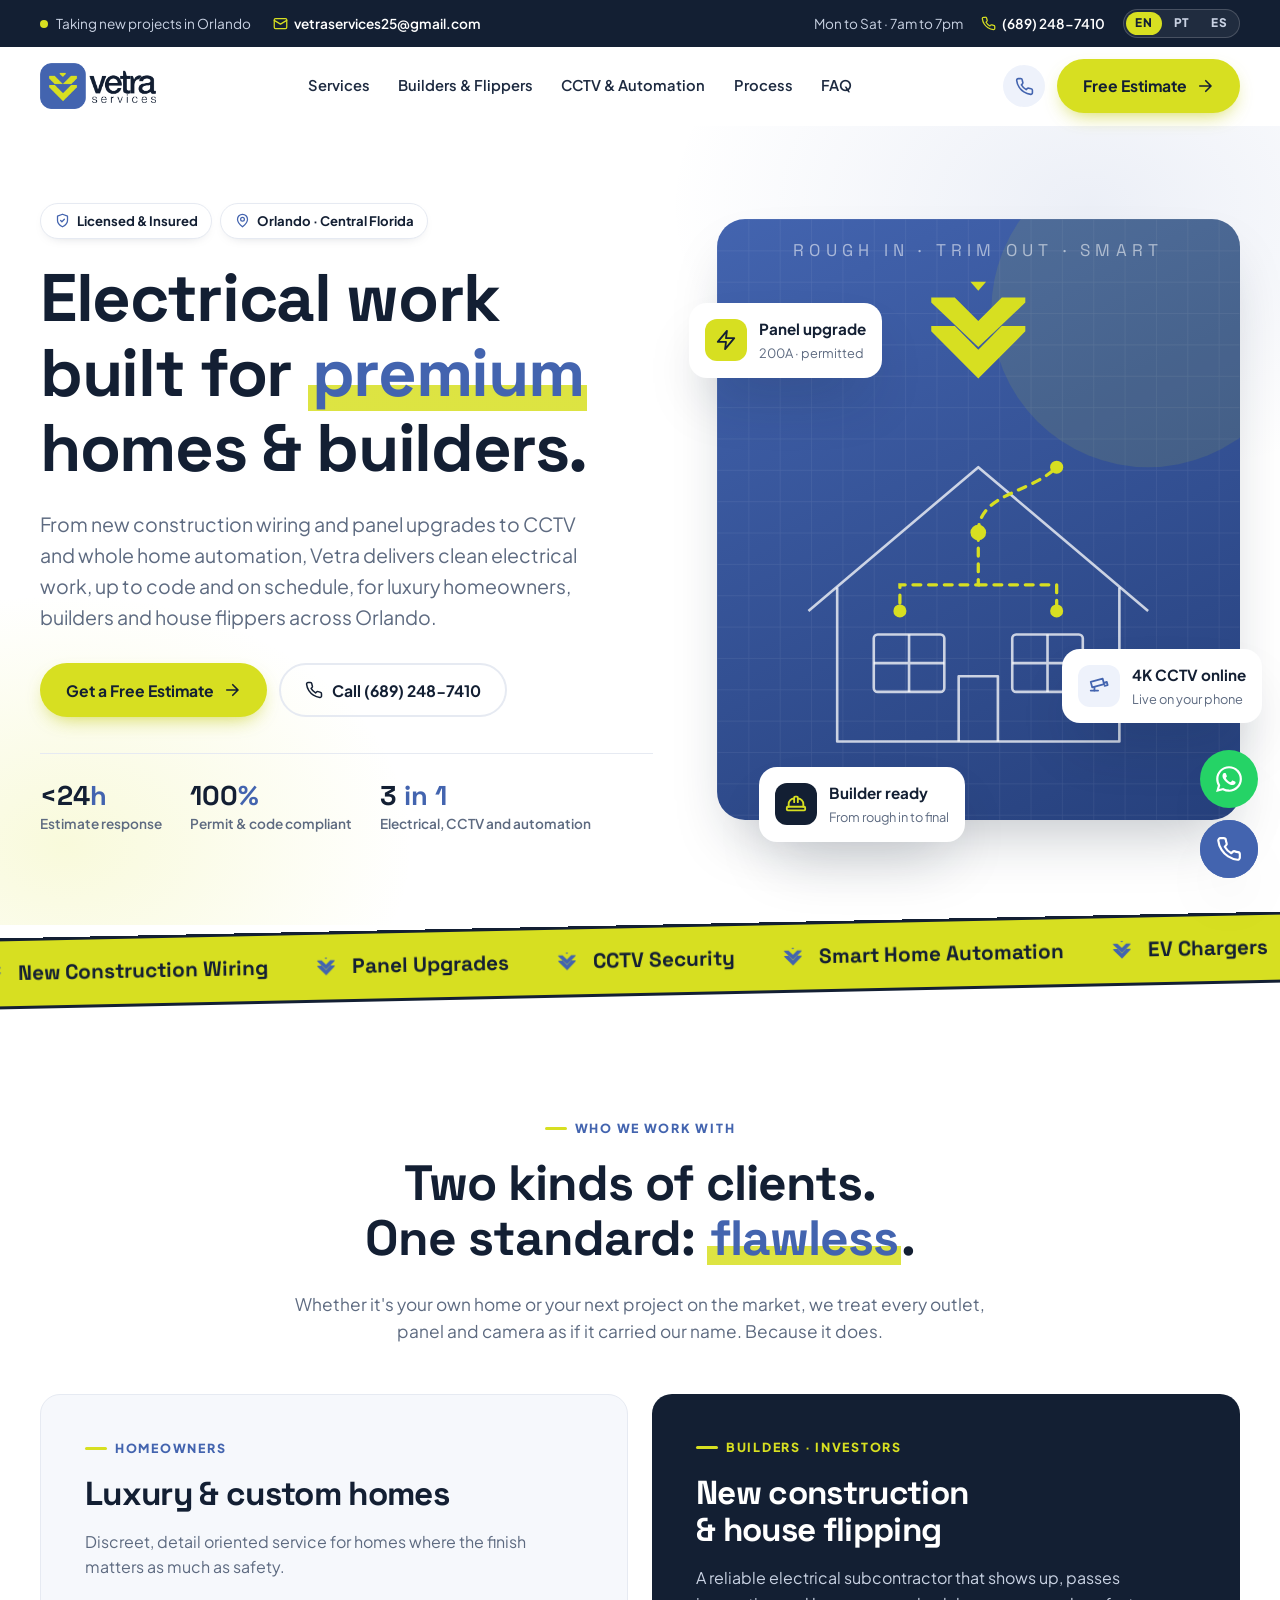
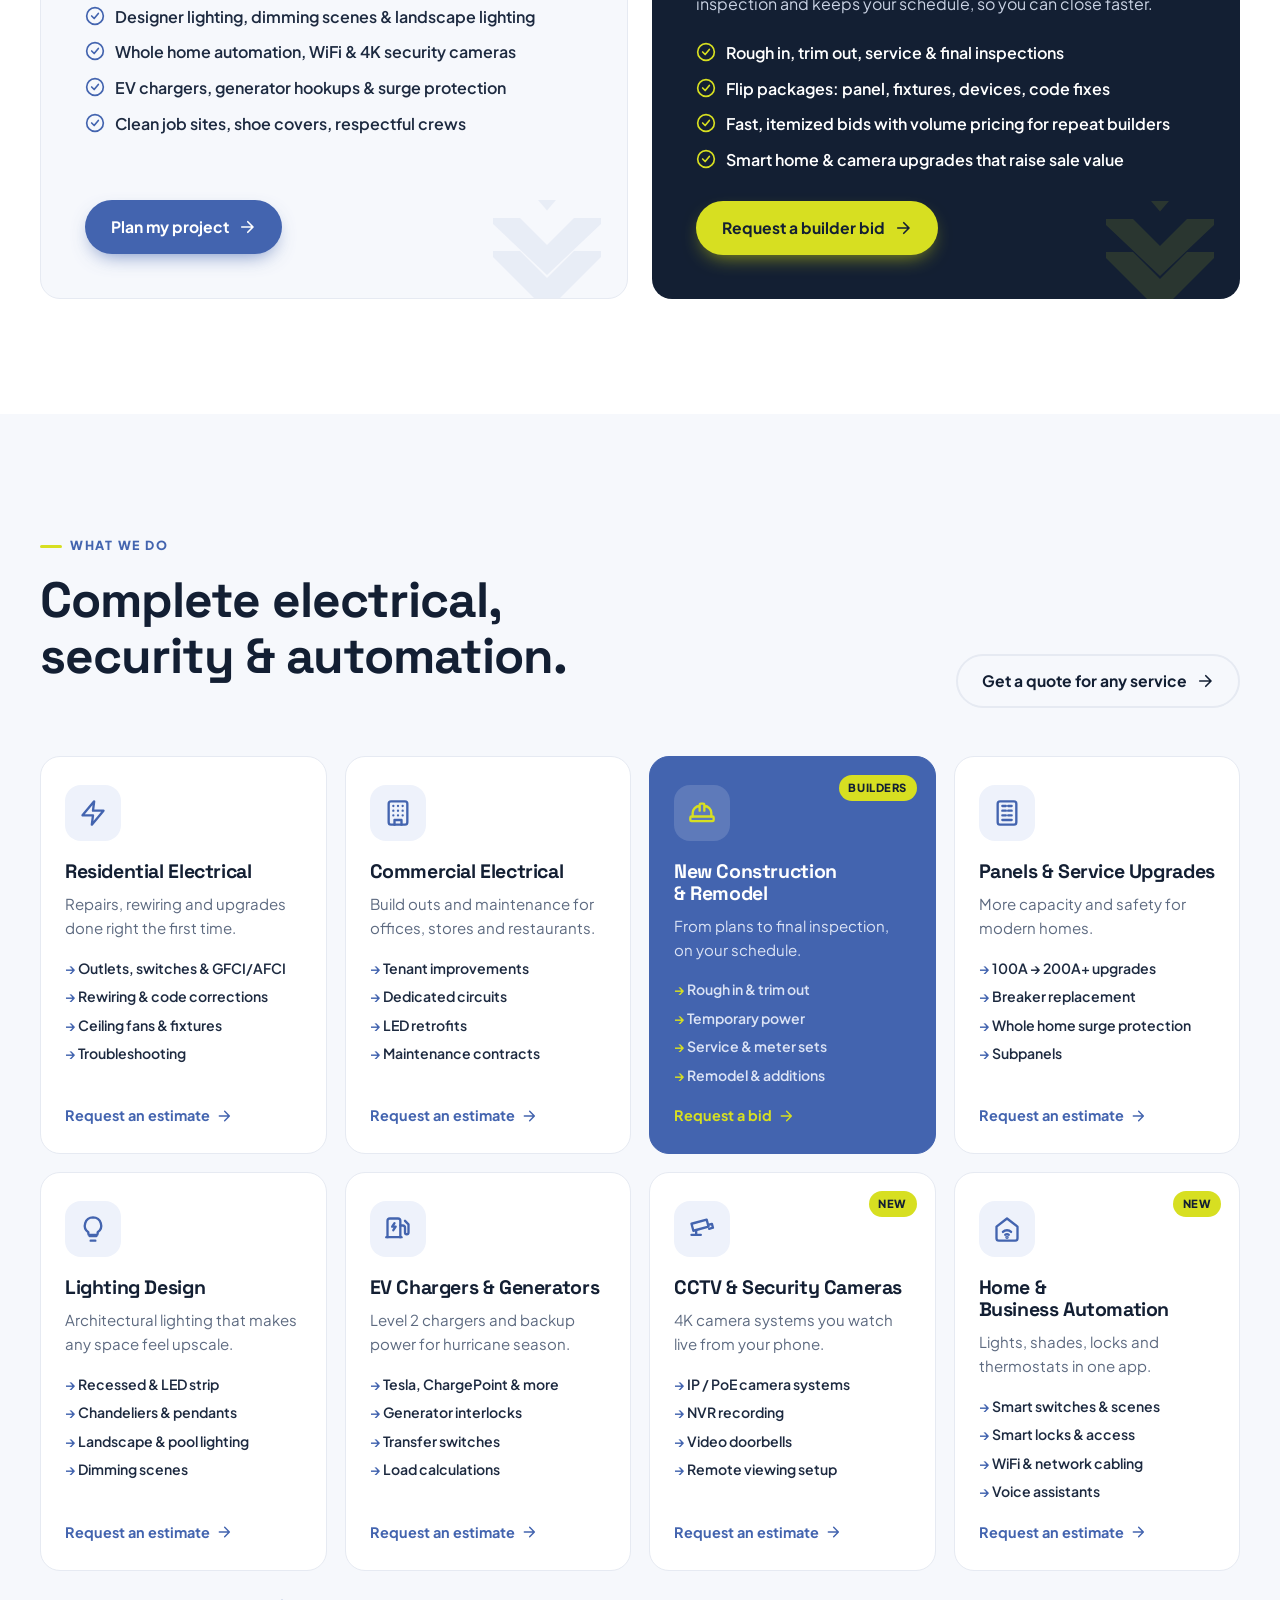
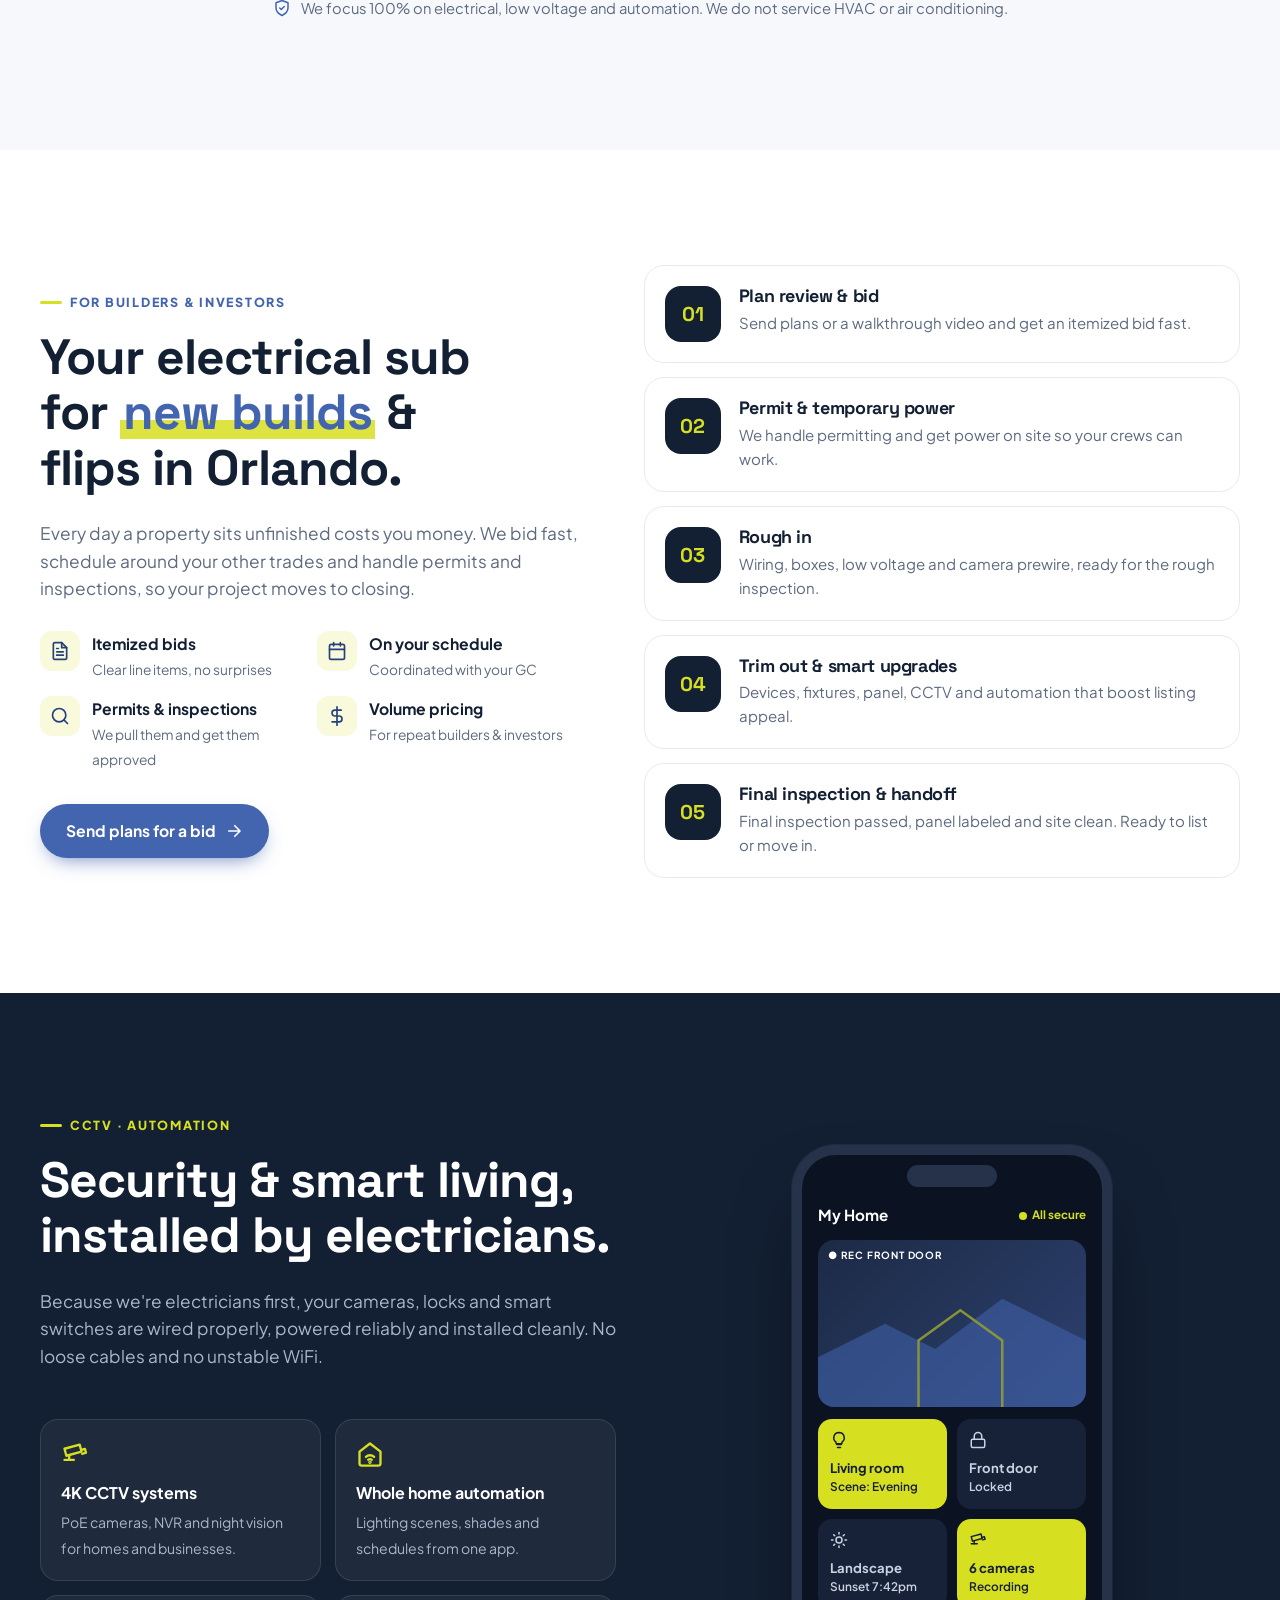
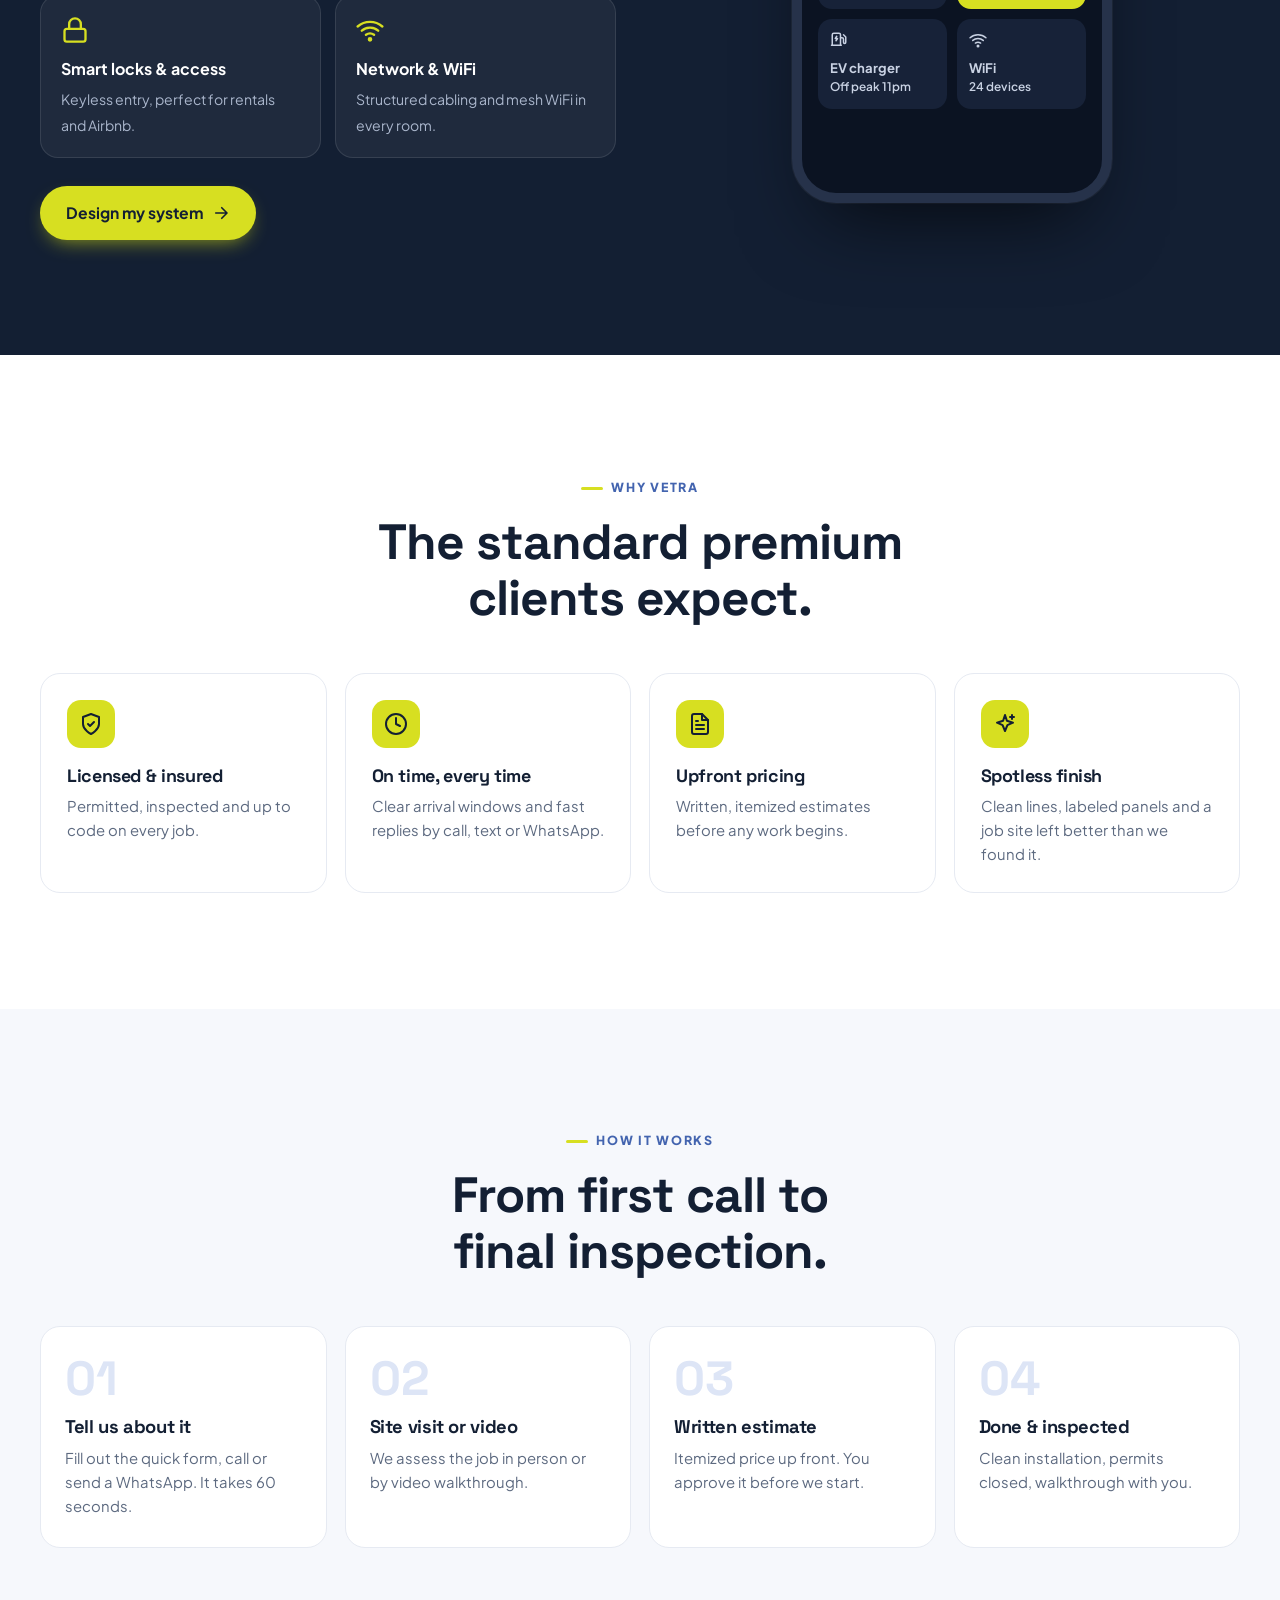
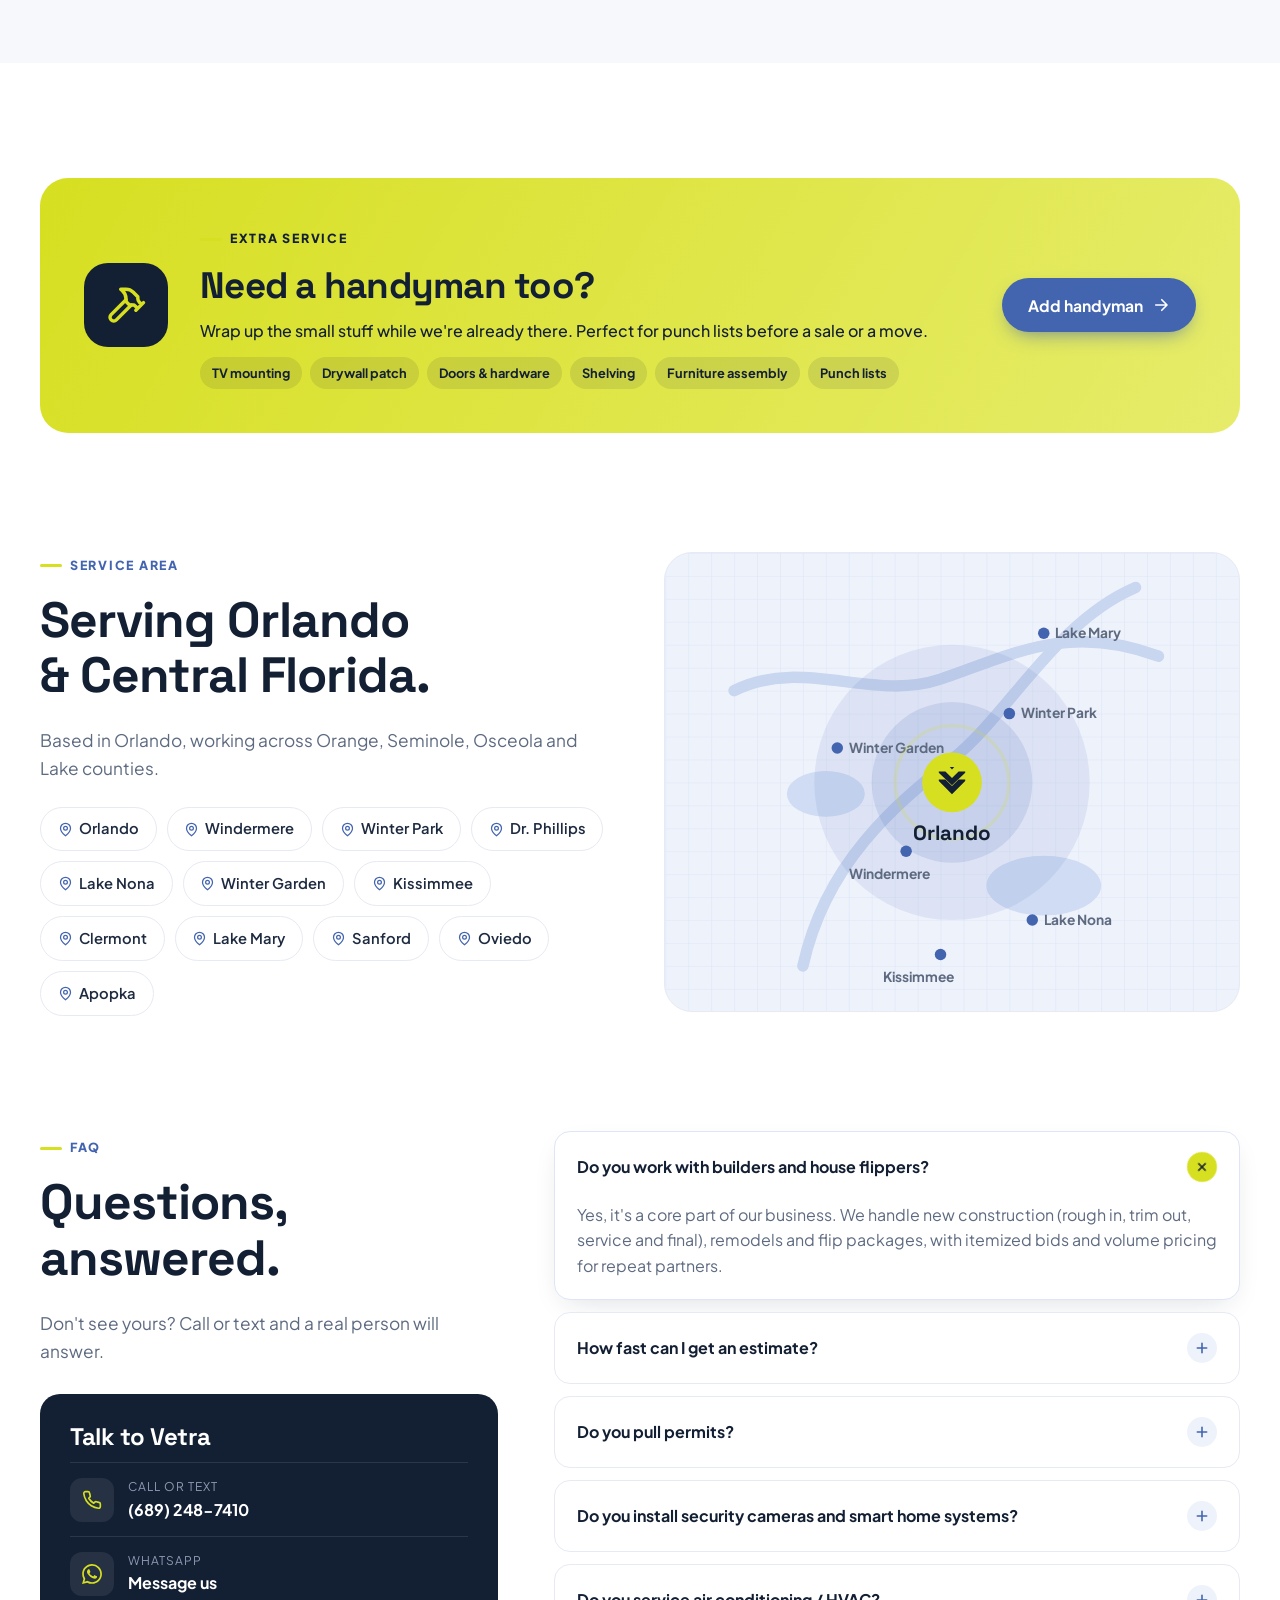
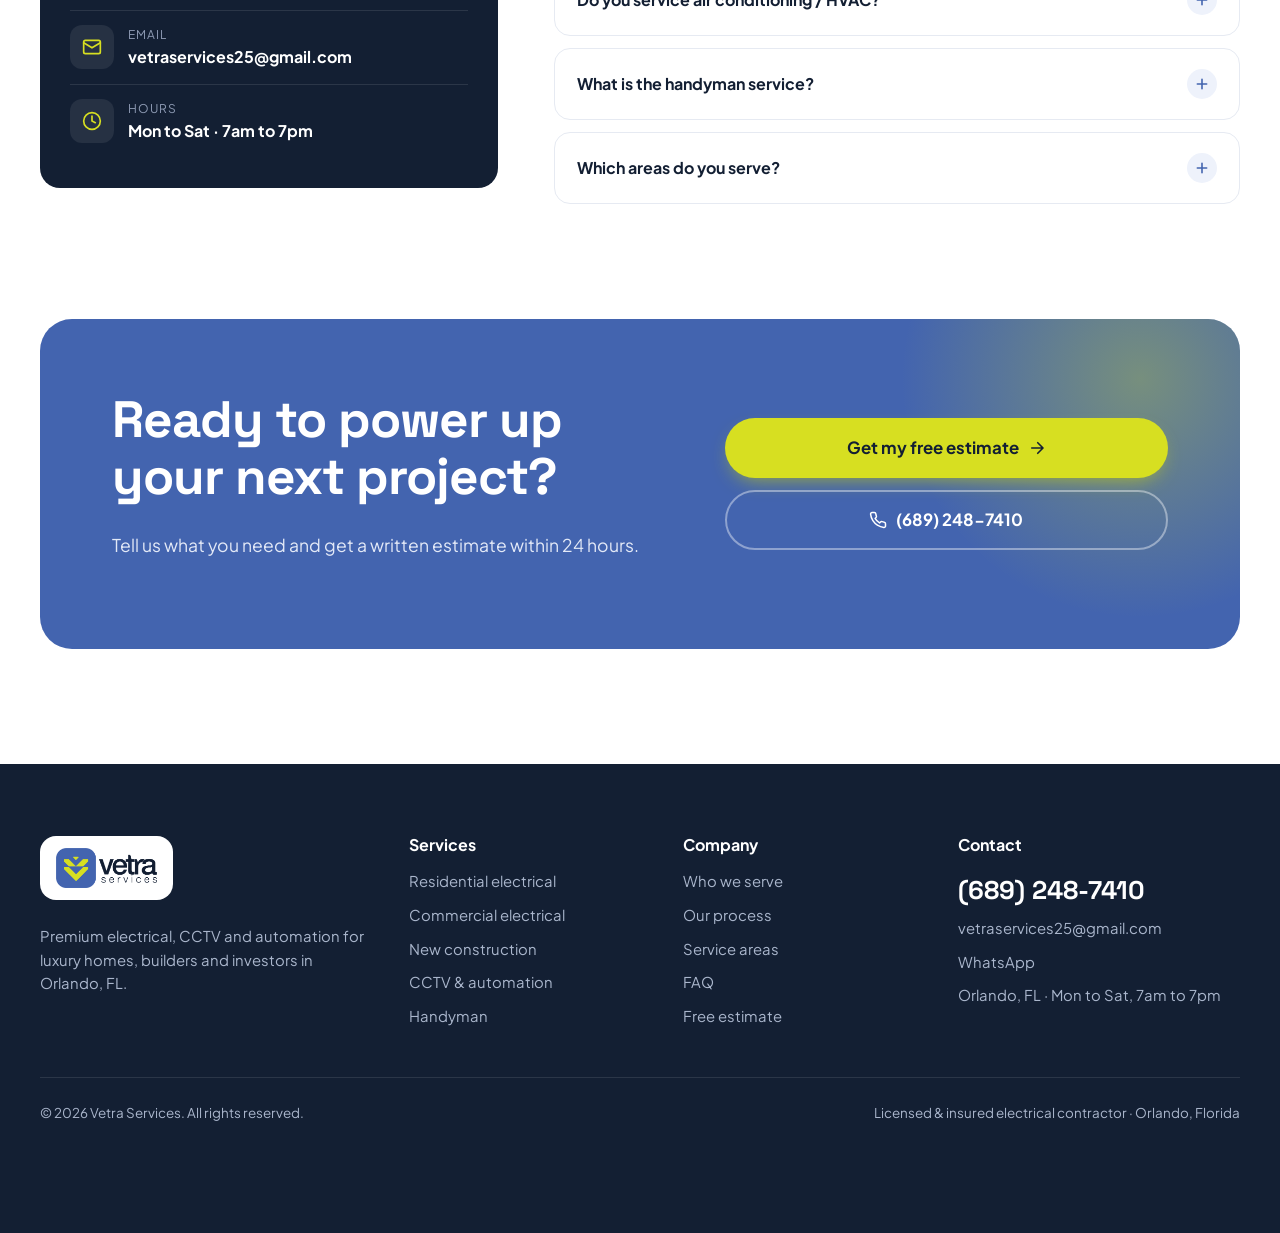
==== index.html @ 3dd4987c "Publica o site da Vetra Services Site com página de orçamento, versões EN/PT/ES e domínio www.vetras" ====
<!doctype html>
<html lang="en">
<head>
  <meta charset="utf-8">
  <meta name="viewport" content="width=device-width, initial-scale=1">
  <title>Vetra Services | Electrician, CCTV & Smart Home in Orlando, FL</title>
  <meta name="description" content="Premium electrical services in Orlando, FL: panel upgrades, new construction wiring, lighting design, EV chargers, CCTV security and residential & commercial automation. Builders, flippers and luxury homes. Call (689) 248-7410.">
  <meta name="theme-color" content="#4364af">
  <link rel="canonical" href="https://www.vetraservices.tech/">
  <link rel="icon" type="image/png" href="assets/favicon.png">
  <link rel="apple-touch-icon" href="assets/apple-touch-icon.png">
  <meta property="og:type" content="website">
  <meta property="og:title" content="Vetra Services | Electrical, CCTV & Smart Home in Orlando">
  <meta property="og:description" content="Electrical, security cameras and home automation for luxury homes, builders and house flippers in Orlando, FL.">
  <meta property="og:image" content="https://www.vetraservices.tech/assets/logo.png">
  <meta property="og:url" content="https://www.vetraservices.tech/">
  <link rel="preconnect" href="https://fonts.googleapis.com">
  <link rel="preconnect" href="https://fonts.gstatic.com" crossorigin>
  <link href="https://fonts.googleapis.com/css2?family=Plus+Jakarta+Sans:wght@400;500;600;700;800&family=Space+Grotesk:wght@500;600;700&display=swap" rel="stylesheet">
  <link rel="stylesheet" href="assets/styles.css">
  <script type="application/ld+json">
  {
    "@context": "https://schema.org",
    "@type": "Electrician",
    "name": "Vetra Services",
    "image": "https://www.vetraservices.tech/assets/logo.png",
    "url": "https://www.vetraservices.tech/",
    "telephone": "+1-689-248-7410",
    "email": "vetraservices25@gmail.com",
    "priceRange": "$$$",
    "address": { "@type": "PostalAddress", "addressLocality": "Orlando", "addressRegion": "FL", "addressCountry": "US" },
    "areaServed": ["Orlando","Winter Park","Windermere","Dr. Phillips","Lake Nona","Kissimmee","Winter Garden","Apopka","Clermont","Sanford","Oviedo","Lake Mary"],
    "openingHoursSpecification": [{ "@type": "OpeningHoursSpecification", "dayOfWeek": ["Monday","Tuesday","Wednesday","Thursday","Friday","Saturday"], "opens": "07:00", "closes": "19:00" }],
    "makesOffer": [
      {"@type":"Offer","itemOffered":{"@type":"Service","name":"Residential & commercial electrical"}},
      {"@type":"Offer","itemOffered":{"@type":"Service","name":"New construction & remodel wiring"}},
      {"@type":"Offer","itemOffered":{"@type":"Service","name":"CCTV security camera installation"}},
      {"@type":"Offer","itemOffered":{"@type":"Service","name":"Home & commercial automation"}},
      {"@type":"Offer","itemOffered":{"@type":"Service","name":"EV charger installation"}},
      {"@type":"Offer","itemOffered":{"@type":"Service","name":"Handyman services"}}
    ]
  }
  </script>
</head>
<body>
<svg xmlns="http://www.w3.org/2000/svg" style="display:none" aria-hidden="true">
  <defs>
    <symbol id="i-phone" viewBox="0 0 24 24" fill="none" stroke="currentColor" stroke-width="2" stroke-linecap="round" stroke-linejoin="round"><path d="M22 16.92v3a2 2 0 0 1-2.18 2 19.8 19.8 0 0 1-8.63-3.07 19.5 19.5 0 0 1-6-6A19.8 19.8 0 0 1 2.12 4.18 2 2 0 0 1 4.11 2h3a2 2 0 0 1 2 1.72c.13.96.36 1.9.7 2.81a2 2 0 0 1-.45 2.11L8.09 9.91a16 16 0 0 0 6 6l1.27-1.27a2 2 0 0 1 2.11-.45c.9.34 1.85.57 2.81.7A2 2 0 0 1 22 16.92z"/></symbol>
    <symbol id="i-mail" viewBox="0 0 24 24" fill="none" stroke="currentColor" stroke-width="2" stroke-linecap="round" stroke-linejoin="round"><rect x="2" y="4" width="20" height="16" rx="2"/><path d="m22 7-10 6L2 7"/></symbol>
    <symbol id="i-wa" viewBox="0 0 24 24" fill="currentColor"><path d="M17.47 14.38c-.3-.15-1.76-.87-2.03-.97-.27-.1-.47-.15-.67.15-.2.3-.77.97-.94 1.17-.17.2-.35.22-.64.07-.3-.15-1.26-.46-2.4-1.48-.89-.79-1.49-1.77-1.66-2.07-.17-.3-.02-.46.13-.6.13-.14.3-.35.45-.52.15-.17.2-.3.3-.5.1-.2.05-.37-.03-.52-.07-.15-.67-1.61-.92-2.2-.24-.58-.49-.5-.67-.51h-.57c-.2 0-.52.07-.79.37-.27.3-1.04 1.02-1.04 2.48s1.07 2.88 1.21 3.08c.15.2 2.1 3.2 5.08 4.49.71.31 1.26.49 1.7.63.71.23 1.36.2 1.87.12.57-.09 1.76-.72 2.01-1.41.25-.7.25-1.29.17-1.41-.07-.13-.27-.2-.57-.35zM12.05 21.8h-.01a9.8 9.8 0 0 1-5-1.37l-.36-.21-3.72.98 1-3.63-.24-.37a9.8 9.8 0 0 1-1.5-5.22c0-5.42 4.41-9.83 9.84-9.83 2.63 0 5.1 1.03 6.95 2.88a9.77 9.77 0 0 1 2.88 6.96c0 5.42-4.41 9.83-9.84 9.83zm8.37-18.2A11.76 11.76 0 0 0 12.05.13C5.5.13.17 5.46.17 12.01c0 2.1.55 4.14 1.59 5.94L.07 24l6.2-1.63a11.84 11.84 0 0 0 5.77 1.47h.01c6.55 0 11.88-5.33 11.88-11.88 0-3.17-1.24-6.16-3.48-8.4z"/></symbol>
    <symbol id="i-bolt" viewBox="0 0 24 24" fill="none" stroke="currentColor" stroke-width="2" stroke-linecap="round" stroke-linejoin="round"><path d="M13 2 3 14h9l-1 8 10-12h-9l1-8z"/></symbol>
    <symbol id="i-panel" viewBox="0 0 24 24" fill="none" stroke="currentColor" stroke-width="2" stroke-linecap="round" stroke-linejoin="round"><rect x="4" y="2" width="16" height="20" rx="2"/><path d="M8 6h3M13 6h3M8 10h3M13 10h3M8 14h3M13 14h3M8 18h8"/></symbol>
    <symbol id="i-ev" viewBox="0 0 24 24" fill="none" stroke="currentColor" stroke-width="2" stroke-linecap="round" stroke-linejoin="round"><path d="M14 19V5a2 2 0 0 0-2-2H5a2 2 0 0 0-2 2v14"/><path d="M2 19h13"/><path d="M14 9h2a2 2 0 0 1 2 2v4a1.5 1.5 0 0 0 3 0V8l-3-3"/><path d="m9 7-2 3h3l-2 3"/></symbol>
    <symbol id="i-light" viewBox="0 0 24 24" fill="none" stroke="currentColor" stroke-width="2" stroke-linecap="round" stroke-linejoin="round"><path d="M9 18h6M10 22h4"/><path d="M12 2a7 7 0 0 0-4 12.74V16a1 1 0 0 0 1 1h6a1 1 0 0 0 1-1v-1.26A7 7 0 0 0 12 2z"/></symbol>
    <symbol id="i-cam" viewBox="0 0 24 24" fill="none" stroke="currentColor" stroke-width="2" stroke-linecap="round" stroke-linejoin="round"><path d="M3 7.5 16 4l1.6 6L4.6 13.5z"/><path d="m17.2 8.5 3.3-.9.9 3.3-3.3.9"/><path d="M7 13v4H3"/><path d="M7 17h4"/></symbol>
    <symbol id="i-smart" viewBox="0 0 24 24" fill="none" stroke="currentColor" stroke-width="2" stroke-linecap="round" stroke-linejoin="round"><path d="m3 10 9-7 9 7v10a2 2 0 0 1-2 2H5a2 2 0 0 1-2-2z"/><path d="M8.5 14.5a5 5 0 0 1 7 0M10.5 17a2 2 0 0 1 3 0"/><circle cx="12" cy="19" r=".5" fill="currentColor"/></symbol>
    <symbol id="i-building" viewBox="0 0 24 24" fill="none" stroke="currentColor" stroke-width="2" stroke-linecap="round" stroke-linejoin="round"><rect x="4" y="2" width="16" height="20" rx="2"/><path d="M9 22v-4h6v4M8 6h.01M12 6h.01M16 6h.01M8 10h.01M12 10h.01M16 10h.01M8 14h.01M12 14h.01M16 14h.01"/></symbol>
    <symbol id="i-hammer" viewBox="0 0 24 24" fill="none" stroke="currentColor" stroke-width="2" stroke-linecap="round" stroke-linejoin="round"><path d="m15 12-8.5 8.5a2.12 2.12 0 1 1-3-3L12 9"/><path d="M17.64 15 22 10.64M20.91 11.7l-1.25-1.25c-.6-.6-.93-1.4-.93-2.25v-.86L16.01 4.6a5.56 5.56 0 0 0-3.94-1.64H9l.92.82A6.18 6.18 0 0 1 12 8.4v1.56l2 2h2.47l2.26 1.91"/></symbol>
    <symbol id="i-wrench" viewBox="0 0 24 24" fill="none" stroke="currentColor" stroke-width="2" stroke-linecap="round" stroke-linejoin="round"><path d="M14.7 6.3a1 1 0 0 0 0 1.4l1.6 1.6a1 1 0 0 0 1.4 0l3.77-3.77a6 6 0 0 1-7.94 7.94l-6.91 6.91a2.12 2.12 0 0 1-3-3l6.91-6.91a6 6 0 0 1 7.94-7.94z"/></symbol>
    <symbol id="i-shield" viewBox="0 0 24 24" fill="none" stroke="currentColor" stroke-width="2" stroke-linecap="round" stroke-linejoin="round"><path d="M12 22s8-4 8-10V5l-8-3-8 3v7c0 6 8 10 8 10z"/><path d="m9 12 2 2 4-4"/></symbol>
    <symbol id="i-clock" viewBox="0 0 24 24" fill="none" stroke="currentColor" stroke-width="2" stroke-linecap="round" stroke-linejoin="round"><circle cx="12" cy="12" r="10"/><path d="M12 6v6l4 2"/></symbol>
    <symbol id="i-check" viewBox="0 0 24 24" fill="none" stroke="currentColor" stroke-width="2.6" stroke-linecap="round" stroke-linejoin="round"><path d="M20 6 9 17l-5-5"/></symbol>
    <symbol id="i-check-c" viewBox="0 0 24 24" fill="none" stroke="currentColor" stroke-width="2" stroke-linecap="round" stroke-linejoin="round"><circle cx="12" cy="12" r="10"/><path d="m8 12 3 3 5-6"/></symbol>
    <symbol id="i-arrow" viewBox="0 0 24 24" fill="none" stroke="currentColor" stroke-width="2.2" stroke-linecap="round" stroke-linejoin="round"><path d="M5 12h14M13 5l7 7-7 7"/></symbol>
    <symbol id="i-plus" viewBox="0 0 24 24" fill="none" stroke="currentColor" stroke-width="2.4" stroke-linecap="round"><path d="M12 5v14M5 12h14"/></symbol>
    <symbol id="i-menu" viewBox="0 0 24 24" fill="none" stroke="currentColor" stroke-width="2.2" stroke-linecap="round"><path d="M4 7h16M4 12h16M4 17h10"/></symbol>
    <symbol id="i-x" viewBox="0 0 24 24" fill="none" stroke="currentColor" stroke-width="2.2" stroke-linecap="round"><path d="M18 6 6 18M6 6l12 12"/></symbol>
    <symbol id="i-pin" viewBox="0 0 24 24" fill="none" stroke="currentColor" stroke-width="2" stroke-linecap="round" stroke-linejoin="round"><path d="M20 10c0 6-8 12-8 12s-8-6-8-12a8 8 0 0 1 16 0z"/><circle cx="12" cy="10" r="3"/></symbol>
    <symbol id="i-hardhat" viewBox="0 0 24 24" fill="none" stroke="currentColor" stroke-width="2" stroke-linecap="round" stroke-linejoin="round"><path d="M2 18a1 1 0 0 0 1 1h18a1 1 0 0 0 1-1v-2a1 1 0 0 0-1-1H3a1 1 0 0 0-1 1z"/><path d="M10 10V5a1 1 0 0 1 1-1h2a1 1 0 0 1 1 1v5M4 15v-3a6 6 0 0 1 6-6M14 6a6 6 0 0 1 6 6v3"/></symbol>
    <symbol id="i-key" viewBox="0 0 24 24" fill="none" stroke="currentColor" stroke-width="2" stroke-linecap="round" stroke-linejoin="round"><circle cx="7.5" cy="15.5" r="5.5"/><path d="m21 2-9.6 9.6M15.5 7.5l3 3L22 7l-3-3"/></symbol>
    <symbol id="i-wifi" viewBox="0 0 24 24" fill="none" stroke="currentColor" stroke-width="2" stroke-linecap="round" stroke-linejoin="round"><path d="M5 12.55a11 11 0 0 1 14 0M1.42 9a16 16 0 0 1 21.16 0M8.53 16.11a6 6 0 0 1 6.95 0"/><circle cx="12" cy="20" r="1" fill="currentColor"/></symbol>
    <symbol id="i-lock" viewBox="0 0 24 24" fill="none" stroke="currentColor" stroke-width="2" stroke-linecap="round" stroke-linejoin="round"><rect x="3" y="11" width="18" height="11" rx="2"/><path d="M7 11V7a5 5 0 0 1 10 0v4"/></symbol>
    <symbol id="i-calendar" viewBox="0 0 24 24" fill="none" stroke="currentColor" stroke-width="2" stroke-linecap="round" stroke-linejoin="round"><rect x="3" y="4" width="18" height="18" rx="2"/><path d="M16 2v4M8 2v4M3 10h18"/></symbol>
    <symbol id="i-file" viewBox="0 0 24 24" fill="none" stroke="currentColor" stroke-width="2" stroke-linecap="round" stroke-linejoin="round"><path d="M14 2H6a2 2 0 0 0-2 2v16a2 2 0 0 0 2 2h12a2 2 0 0 0 2-2V8z"/><path d="M14 2v6h6M16 13H8M16 17H8M10 9H8"/></symbol>
    <symbol id="i-users" viewBox="0 0 24 24" fill="none" stroke="currentColor" stroke-width="2" stroke-linecap="round" stroke-linejoin="round"><path d="M17 21v-2a4 4 0 0 0-4-4H5a4 4 0 0 0-4 4v2"/><circle cx="9" cy="7" r="4"/><path d="M23 21v-2a4 4 0 0 0-3-3.87M16 3.13a4 4 0 0 1 0 7.75"/></symbol>
    <symbol id="i-spark" viewBox="0 0 24 24" fill="none" stroke="currentColor" stroke-width="2" stroke-linecap="round" stroke-linejoin="round"><path d="M12 3l1.9 5.8L20 10.7l-5.6 2.4L12 19l-2.4-5.9L4 10.7l6.1-1.9z"/><path d="M19 3v4M21 5h-4"/></symbol>
    <symbol id="i-search" viewBox="0 0 24 24" fill="none" stroke="currentColor" stroke-width="2" stroke-linecap="round" stroke-linejoin="round"><circle cx="11" cy="11" r="8"/><path d="m21 21-4.35-4.35"/></symbol>
    <symbol id="i-award" viewBox="0 0 24 24" fill="none" stroke="currentColor" stroke-width="2" stroke-linecap="round" stroke-linejoin="round"><circle cx="12" cy="8" r="6"/><path d="M15.48 12.89 17 22l-5-3-5 3 1.52-9.11"/></symbol>
    <symbol id="i-dollar" viewBox="0 0 24 24" fill="none" stroke="currentColor" stroke-width="2" stroke-linecap="round" stroke-linejoin="round"><path d="M12 1v22M17 5H9.5a3.5 3.5 0 0 0 0 7h5a3.5 3.5 0 0 1 0 7H6"/></symbol>
    <symbol id="i-sun" viewBox="0 0 24 24" fill="none" stroke="currentColor" stroke-width="2" stroke-linecap="round" stroke-linejoin="round"><circle cx="12" cy="12" r="4"/><path d="M12 2v2M12 20v2M4.93 4.93l1.41 1.41M17.66 17.66l1.41 1.41M2 12h2M20 12h2M6.34 17.66l-1.41 1.41M19.07 4.93l-1.41 1.41"/></symbol>
    <symbol id="i-plug" viewBox="0 0 24 24" fill="none" stroke="currentColor" stroke-width="2" stroke-linecap="round" stroke-linejoin="round"><path d="M12 22v-5M9 8V2M15 8V2M18 8v5a6 6 0 0 1-12 0V8z"/></symbol>
    <symbol id="i-generator" viewBox="0 0 24 24" fill="none" stroke="currentColor" stroke-width="2" stroke-linecap="round" stroke-linejoin="round"><rect x="2" y="6" width="20" height="13" rx="2"/><path d="M6 19v2M18 19v2M6 10h4M6 14h4"/><path d="m16 9-2 3h3l-2 3"/></symbol>
    <symbol id="i-flip" viewBox="0 0 24 24" fill="none" stroke="currentColor" stroke-width="2" stroke-linecap="round" stroke-linejoin="round"><path d="M21 12a9 9 0 0 1-15.5 6.2L3 16"/><path d="M3 12a9 9 0 0 1 15.5-6.2L21 8"/><path d="M21 3v5h-5M3 21v-5h5"/></symbol>
    <symbol id="i-mark" viewBox="0 0 100 100" fill="currentColor"><path d="M44 8h12l-6 7z"/><path d="M14 20h18l18 18 18-18h18v4L50 58 14 24z"/><path d="M14 42h18l18 18 18-18h18v4L50 82 14 46z"/></symbol>
  </defs>
</svg>


<a class="sr-only" href="#main">Skip to content</a>

<!-- Top bar -->
<div class="topbar">
  <div class="container">
    <div class="tb-left">
      <span class="tb-status"><span class="dot-live"></span><span>Taking new projects in Orlando</span></span>
      <a class="hide-sm" href="mailto:vetraservices25@gmail.com"><svg><use href="#i-mail"/></svg>vetraservices25@gmail.com</a>
    </div>
    <div class="tb-right">
      <span class="tb-hide">Mon to Sat · 7am to 7pm</span>
      <a class="tb-hide" href="tel:+16892487410"><svg><use href="#i-phone"/></svg>(689) 248-7410</a>
      <div class="lang-switch" role="group" aria-label="Language"><button type="button" data-lang="en" aria-pressed="true">EN</button><button type="button" data-lang="pt" aria-pressed="false">PT</button><button type="button" data-lang="es" aria-pressed="false">ES</button></div>
    </div>
  </div>
</div>

<!-- Header -->
<header class="header" id="header">
  <div class="container">
    <a class="brand" href="#top" aria-label="Vetra Services home page"><img src="assets/logo.png" alt="Vetra Services" width="118" height="46"></a>
    <nav class="nav" aria-label="Main">
      <a href="#services">Services</a>
      <a href="#builders">Builders &amp; Flippers</a>
      <a href="#smart">CCTV &amp; Automation</a>
      <a href="#process">Process</a>
      <a href="#faq">FAQ</a>
    </nav>
    <div class="header-cta">
      <a class="phone-pill" href="tel:+16892487410">
        <span class="ic"><svg><use href="#i-phone"/></svg></span>
        <div><small>Call or text</small>(689) 248-7410</div>
      </a>
      <a class="btn btn-lime" href="quote.html">Free Estimate <svg><use href="#i-arrow"/></svg></a>
      <button class="menu-btn" id="menuBtn" aria-label="Open menu" aria-expanded="false" aria-controls="drawer"><svg><use href="#i-menu"/></svg></button>
    </div>
  </div>
</header>

<div class="drawer" id="drawer" aria-hidden="true">
  <div class="drawer-panel" role="dialog" aria-label="Menu">
    <button class="close" id="drawerClose" aria-label="Close menu"><svg><use href="#i-x"/></svg></button>
    <nav>
      <a href="#services">Services</a>
      <a href="#builders">Builders &amp; Flippers</a>
      <a href="#smart">CCTV &amp; Automation</a>
      <a href="#process">Process</a>
      <a href="#faq">FAQ</a>
    </nav>
    <a class="btn btn-blue btn-block" href="tel:+16892487410"><svg><use href="#i-phone"/></svg>(689) 248-7410</a>
    <a class="btn btn-lime btn-block" href="quote.html">Get a Free Estimate</a>
  </div>
</div>

<main id="main">
<!-- Hero -->
<section class="hero" id="top">
  <div class="container hero-grid">
    <div>
      <div class="badge-row">
        <span class="chip"><svg><use href="#i-shield"/></svg>Licensed &amp; Insured</span>
        <span class="chip"><svg><use href="#i-pin"/></svg>Orlando · Central Florida</span>
      </div>
      <h1>Electrical work built for <span class="hl">premium</span> homes &amp; builders.</h1>
      <p class="lead">From new construction wiring and panel upgrades to CCTV and whole home automation, Vetra delivers clean electrical work, up to code and on schedule, for luxury homeowners, builders and house flippers across Orlando.</p>
      <div class="hero-actions">
        <a class="btn btn-lime" href="quote.html">Get a Free Estimate <svg><use href="#i-arrow"/></svg></a>
        <a class="btn btn-ghost" href="tel:+16892487410"><svg><use href="#i-phone"/></svg>Call (689) 248-7410</a>
      </div>
      <div class="hero-proof">
        <div class="proof"><b>&lt;24<em>h</em></b><span>Estimate response</span></div>
        <div class="proof"><b>100<em>%</em></b><span>Permit &amp; code compliant</span></div>
        <div class="proof"><b>3<em> in 1</em></b><span>Electrical, CCTV and automation</span></div>
      </div>
    </div>

    <div class="hero-visual">
      <div class="hero-card">
        <!-- Brand illustration (shown until a real photo is added at assets/img/hero.jpg) -->
        <svg class="art" viewBox="0 0 400 460" preserveAspectRatio="xMidYMid slice" aria-hidden="true">
          <defs>
            <pattern id="grid" width="24" height="24" patternUnits="userSpaceOnUse"><path d="M24 0H0v24" fill="none" stroke="rgba(255,255,255,.08)"/></pattern>
            <linearGradient id="glow" x1="0" y1="0" x2="0" y2="1"><stop offset="0" stop-color="#d7df21" stop-opacity=".9"/><stop offset="1" stop-color="#d7df21" stop-opacity="0"/></linearGradient>
          </defs>
          <rect width="400" height="460" fill="url(#grid)"/>
          <circle cx="330" cy="70" r="120" fill="#d7df21" opacity=".10"/>
          <!-- house blueprint -->
          <g fill="none" stroke="rgba(255,255,255,.75)" stroke-width="2" stroke-linejoin="round">
            <path d="M70 300 200 190l130 110"/>
            <path d="M92 282v118h216V282"/>
            <rect x="120" y="318" width="54" height="44" rx="3"/>
            <rect x="226" y="318" width="54" height="44" rx="3"/>
            <path d="M147 318v44M120 340h54M253 318v44M226 340h54"/>
            <path d="M185 400v-50h30v50"/>
          </g>
          <!-- wiring runs -->
          <g fill="none" stroke="#d7df21" stroke-width="2.5" stroke-dasharray="6 6" stroke-linecap="round">
            <path d="M200 240v40h-60v20"/><path d="M200 280h60v20"/><path d="M200 240 c0-30 40-30 60-50"/>
          </g>
          <g fill="#d7df21"><circle cx="200" cy="240" r="6"/><circle cx="140" cy="300" r="5"/><circle cx="260" cy="300" r="5"/><circle cx="260" cy="190" r="5"/></g>
          <!-- brand mark -->
          <g transform="translate(150 40)" style="color:#d7df21"><use href="#i-mark" width="100" height="100"/></g>
          <text x="200" y="28" text-anchor="middle" font-family="Space Grotesk, sans-serif" font-size="13" letter-spacing="4" fill="rgba(255,255,255,.55)">ROUGH IN · TRIM OUT · SMART</text>
        </svg>
        <img class="photo" src="assets/img/hero.jpg" alt="Vetra electrician at work in an Orlando home" onerror="this.remove()">
      </div>
      <div class="float-card fc-1"><span class="ic" style="background:var(--lime);color:var(--navy)"><svg><use href="#i-bolt"/></svg></span><div><b>Panel upgrade</b><span>200A · permitted</span></div></div>
      <div class="float-card fc-2"><span class="ic" style="background:var(--blue-50);color:var(--blue)"><svg><use href="#i-cam"/></svg></span><div><b>4K CCTV online</b><span>Live on your phone</span></div></div>
      <div class="float-card fc-3"><span class="ic" style="background:var(--navy);color:var(--lime)"><svg><use href="#i-hardhat"/></svg></span><div><b>Builder ready</b><span>From rough in to final</span></div></div>
    </div>
  </div>
</section>

<!-- Marquee -->
<div class="marquee" aria-hidden="true">
  <div class="marquee-track">
    <!-- duplicated for seamless loop -->
    <span class="marquee-item"><svg><use href="#i-mark"/></svg>New Construction Wiring</span>
    <span class="marquee-item"><svg><use href="#i-mark"/></svg>Panel Upgrades</span>
    <span class="marquee-item"><svg><use href="#i-mark"/></svg>CCTV Security</span>
    <span class="marquee-item"><svg><use href="#i-mark"/></svg>Smart Home Automation</span>
    <span class="marquee-item"><svg><use href="#i-mark"/></svg>EV Chargers</span>
    <span class="marquee-item"><svg><use href="#i-mark"/></svg>Lighting Design</span>
    <span class="marquee-item"><svg><use href="#i-mark"/></svg>House Flipping Packages</span>
    <span class="marquee-item"><svg><use href="#i-mark"/></svg>Handyman</span>
    <span class="marquee-item"><svg><use href="#i-mark"/></svg>New Construction Wiring</span>
    <span class="marquee-item"><svg><use href="#i-mark"/></svg>Panel Upgrades</span>
    <span class="marquee-item"><svg><use href="#i-mark"/></svg>CCTV Security</span>
    <span class="marquee-item"><svg><use href="#i-mark"/></svg>Smart Home Automation</span>
    <span class="marquee-item"><svg><use href="#i-mark"/></svg>EV Chargers</span>
    <span class="marquee-item"><svg><use href="#i-mark"/></svg>Lighting Design</span>
    <span class="marquee-item"><svg><use href="#i-mark"/></svg>House Flipping Packages</span>
    <span class="marquee-item"><svg><use href="#i-mark"/></svg>Handyman</span>
  </div>
</div>

<!-- Who we serve -->
<section class="section" id="who">
  <div class="container">
    <div class="section-head center reveal">
      <span class="eyebrow">Who we work with</span>
      <h2>Two kinds of clients. One standard: <span class="hl">flawless</span>.</h2>
      <p>Whether it's your own home or your next project on the market, we treat every outlet, panel and camera as if it carried our name. Because it does.</p>
    </div>
    <div class="audience">
      <article class="aud-card aud-home reveal">
        <span class="eyebrow">Homeowners</span>
        <h3>Luxury &amp; custom homes</h3>
        <p style="color:var(--muted)">Discreet, detail oriented service for homes where the finish matters as much as safety.</p>
        <ul>
          <li><svg><use href="#i-check-c"/></svg>Designer lighting, dimming scenes &amp; landscape lighting</li>
          <li><svg><use href="#i-check-c"/></svg>Whole home automation, WiFi &amp; 4K security cameras</li>
          <li><svg><use href="#i-check-c"/></svg>EV chargers, generator hookups &amp; surge protection</li>
          <li><svg><use href="#i-check-c"/></svg>Clean job sites, shoe covers, respectful crews</li>
        </ul>
        <a class="btn btn-blue" href="quote.html?type=homeowner">Plan my project <svg><use href="#i-arrow"/></svg></a>
        <svg class="bg-mark" style="color:var(--blue)"><use href="#i-mark"/></svg>
      </article>
      <article class="aud-card aud-build reveal">
        <span class="eyebrow">Builders · Investors</span>
        <h3>New construction &amp; house flipping</h3>
        <p>A reliable electrical subcontractor that shows up, passes inspection and keeps your schedule, so you can close faster.</p>
        <ul>
          <li><svg><use href="#i-check-c"/></svg>Rough in, trim out, service &amp; final inspections</li>
          <li><svg><use href="#i-check-c"/></svg>Flip packages: panel, fixtures, devices, code fixes</li>
          <li><svg><use href="#i-check-c"/></svg>Fast, itemized bids with volume pricing for repeat builders</li>
          <li><svg><use href="#i-check-c"/></svg>Smart home &amp; camera upgrades that raise sale value</li>
        </ul>
        <a class="btn btn-lime" href="quote.html?type=builder">Request a builder bid <svg><use href="#i-arrow"/></svg></a>
        <svg class="bg-mark" style="color:var(--lime)"><use href="#i-mark"/></svg>
      </article>
    </div>
  </div>
</section>

<!-- Services -->
<section class="section services" id="services">
  <div class="container">
    <div class="split-head">
      <div class="section-head reveal">
        <span class="eyebrow">What we do</span>
        <h2>Complete electrical, security &amp; automation.</h2>
      </div>
      <a class="btn btn-ghost reveal" href="quote.html">Get a quote for any service <svg><use href="#i-arrow"/></svg></a>
    </div>

    <div class="svc-grid">
      <article class="svc reveal">
        <span class="ic"><svg><use href="#i-bolt"/></svg></span>
        <h3>Residential Electrical</h3>
        <p>Repairs, rewiring and upgrades done right the first time.</p>
        <ul><li>Outlets, switches &amp; GFCI/AFCI</li><li>Rewiring &amp; code corrections</li><li>Ceiling fans &amp; fixtures</li><li>Troubleshooting</li></ul>
        <a class="more" href="quote.html?service=residential">Request an estimate <svg><use href="#i-arrow"/></svg></a>
      </article>
      <article class="svc reveal">
        <span class="ic"><svg><use href="#i-building"/></svg></span>
        <h3>Commercial Electrical</h3>
        <p>Build outs and maintenance for offices, stores and restaurants.</p>
        <ul><li>Tenant improvements</li><li>Dedicated circuits</li><li>LED retrofits</li><li>Maintenance contracts</li></ul>
        <a class="more" href="quote.html?service=commercial">Request an estimate <svg><use href="#i-arrow"/></svg></a>
      </article>
      <article class="svc featured reveal">
        <span class="tag">Builders</span>
        <span class="ic"><svg><use href="#i-hardhat"/></svg></span>
        <h3>New Construction &amp; Remodel</h3>
        <p>From plans to final inspection, on your schedule.</p>
        <ul><li>Rough in &amp; trim out</li><li>Temporary power</li><li>Service &amp; meter sets</li><li>Remodel &amp; additions</li></ul>
        <a class="more" href="quote.html?service=new-construction">Request a bid <svg><use href="#i-arrow"/></svg></a>
      </article>
      <article class="svc reveal">
        <span class="ic"><svg><use href="#i-panel"/></svg></span>
        <h3>Panels &amp; Service Upgrades</h3>
        <p>More capacity and safety for modern homes.</p>
        <ul><li>100A → 200A+ upgrades</li><li>Breaker replacement</li><li>Whole home surge protection</li><li>Subpanels</li></ul>
        <a class="more" href="quote.html?service=panel">Request an estimate <svg><use href="#i-arrow"/></svg></a>
      </article>
      <article class="svc reveal">
        <span class="ic"><svg><use href="#i-light"/></svg></span>
        <h3>Lighting Design</h3>
        <p>Architectural lighting that makes any space feel upscale.</p>
        <ul><li>Recessed &amp; LED strip</li><li>Chandeliers &amp; pendants</li><li>Landscape &amp; pool lighting</li><li>Dimming scenes</li></ul>
        <a class="more" href="quote.html?service=lighting">Request an estimate <svg><use href="#i-arrow"/></svg></a>
      </article>
      <article class="svc reveal">
        <span class="ic"><svg><use href="#i-ev"/></svg></span>
        <h3>EV Chargers &amp; Generators</h3>
        <p>Level 2 chargers and backup power for hurricane season.</p>
        <ul><li>Tesla, ChargePoint &amp; more</li><li>Generator interlocks</li><li>Transfer switches</li><li>Load calculations</li></ul>
        <a class="more" href="quote.html?service=ev">Request an estimate <svg><use href="#i-arrow"/></svg></a>
      </article>
      <article class="svc reveal">
        <span class="tag">New</span>
        <span class="ic"><svg><use href="#i-cam"/></svg></span>
        <h3>CCTV &amp; Security Cameras</h3>
        <p>4K camera systems you watch live from your phone.</p>
        <ul><li>IP / PoE camera systems</li><li>NVR recording</li><li>Video doorbells</li><li>Remote viewing setup</li></ul>
        <a class="more" href="quote.html?service=cctv">Request an estimate <svg><use href="#i-arrow"/></svg></a>
      </article>
      <article class="svc reveal">
        <span class="tag">New</span>
        <span class="ic"><svg><use href="#i-smart"/></svg></span>
        <h3>Home &amp; Business Automation</h3>
        <p>Lights, shades, locks and thermostats in one app.</p>
        <ul><li>Smart switches &amp; scenes</li><li>Smart locks &amp; access</li><li>WiFi &amp; network cabling</li><li>Voice assistants</li></ul>
        <a class="more" href="quote.html?service=automation">Request an estimate <svg><use href="#i-arrow"/></svg></a>
      </article>
    </div>
    <p class="svc-note reveal"><svg><use href="#i-shield"/></svg>We focus 100% on electrical, low voltage and automation. We do not service HVAC or air conditioning.</p>
  </div>
</section>

<!-- Builders & Flippers -->
<section class="section" id="builders">
  <div class="container builders-grid">
    <div class="reveal">
      <span class="eyebrow">For builders &amp; investors</span>
      <h2 style="font-size:clamp(2rem,4.2vw,3.1rem)">Your electrical sub for <span class="hl">new builds</span> &amp; flips in Orlando.</h2>
      <p style="color:var(--muted);font-size:1.08rem">Every day a property sits unfinished costs you money. We bid fast, schedule around your other trades and handle permits and inspections, so your project moves to closing.</p>
      <div class="perks">
        <div class="perk"><span class="ic"><svg><use href="#i-file"/></svg></span><div><b>Itemized bids</b><span>Clear line items, no surprises</span></div></div>
        <div class="perk"><span class="ic"><svg><use href="#i-calendar"/></svg></span><div><b>On your schedule</b><span>Coordinated with your GC</span></div></div>
        <div class="perk"><span class="ic"><svg><use href="#i-search"/></svg></span><div><b>Permits &amp; inspections</b><span>We pull them and get them approved</span></div></div>
        <div class="perk"><span class="ic"><svg><use href="#i-dollar"/></svg></span><div><b>Volume pricing</b><span>For repeat builders &amp; investors</span></div></div>
      </div>
      <a class="btn btn-blue" href="quote.html?type=builder">Send plans for a bid <svg><use href="#i-arrow"/></svg></a>
    </div>
    <div class="timeline">
      <div class="tl-item reveal"><span class="num">01</span><div><h4>Plan review &amp; bid</h4><p>Send plans or a walkthrough video and get an itemized bid fast.</p></div></div>
      <div class="tl-item reveal"><span class="num">02</span><div><h4>Permit &amp; temporary power</h4><p>We handle permitting and get power on site so your crews can work.</p></div></div>
      <div class="tl-item reveal"><span class="num">03</span><div><h4>Rough in</h4><p>Wiring, boxes, low voltage and camera prewire, ready for the rough inspection.</p></div></div>
      <div class="tl-item reveal"><span class="num">04</span><div><h4>Trim out &amp; smart upgrades</h4><p>Devices, fixtures, panel, CCTV and automation that boost listing appeal.</p></div></div>
      <div class="tl-item reveal"><span class="num">05</span><div><h4>Final inspection &amp; handoff</h4><p>Final inspection passed, panel labeled and site clean. Ready to list or move in.</p></div></div>
    </div>
  </div>
</section>

<!-- Smart & CCTV -->
<section class="section smart" id="smart">
  <div class="container smart-grid">
    <div>
      <div class="section-head reveal">
        <span class="eyebrow">CCTV · Automation</span>
        <h2>Security &amp; smart living, installed by electricians.</h2>
        <p>Because we're electricians first, your cameras, locks and smart switches are wired properly, powered reliably and installed cleanly. No loose cables and no unstable WiFi.</p>
      </div>
      <div class="smart-list">
        <div class="smart-item reveal"><svg><use href="#i-cam"/></svg><b>4K CCTV systems</b><span>PoE cameras, NVR and night vision for homes and businesses.</span></div>
        <div class="smart-item reveal"><svg><use href="#i-smart"/></svg><b>Whole home automation</b><span>Lighting scenes, shades and schedules from one app.</span></div>
        <div class="smart-item reveal"><svg><use href="#i-lock"/></svg><b>Smart locks &amp; access</b><span>Keyless entry, perfect for rentals and Airbnb.</span></div>
        <div class="smart-item reveal"><svg><use href="#i-wifi"/></svg><b>Network &amp; WiFi</b><span>Structured cabling and mesh WiFi in every room.</span></div>
      </div>
      <a class="btn btn-lime reveal" style="margin-top:28px" href="quote.html?service=cctv">Design my system <svg><use href="#i-arrow"/></svg></a>
    </div>
    <div class="reveal">
      <div class="phone-mock" aria-hidden="true">
        <div class="pm-head">My Home <span><span class="dot-live"></span> All secure</span></div>
        <div class="pm-cam">
          <svg viewBox="0 0 160 100" preserveAspectRatio="none"><path d="M0 70 40 50l30 15 40-30 50 25v40H0z" fill="#4364af"/><path d="M60 100V60l25-18 25 18v40" fill="none" stroke="#d7df21" stroke-width="1.5"/></svg>
        </div>
        <div class="pm-tiles">
          <div class="pm-tile on"><svg><use href="#i-light"/></svg><b>Living room</b>Scene: Evening</div>
          <div class="pm-tile"><svg><use href="#i-lock"/></svg><b>Front door</b>Locked</div>
          <div class="pm-tile"><svg><use href="#i-sun"/></svg><b>Landscape</b>Sunset 7:42pm</div>
          <div class="pm-tile on"><svg><use href="#i-cam"/></svg><b>6 cameras</b>Recording</div>
          <div class="pm-tile"><svg><use href="#i-ev"/></svg><b>EV charger</b>Off peak 11pm</div>
          <div class="pm-tile"><svg><use href="#i-wifi"/></svg><b>WiFi</b>24 devices</div>
        </div>
      </div>
    </div>
  </div>
</section>

<!-- Why Vetra -->
<section class="section" id="why">
  <div class="container">
    <div class="section-head center reveal">
      <span class="eyebrow">Why Vetra</span>
      <h2>The standard premium clients expect.</h2>
    </div>
    <div class="why-grid">
      <div class="why reveal"><span class="ic"><svg><use href="#i-shield"/></svg></span><h3>Licensed &amp; insured</h3><p>Permitted, inspected and up to code on every job.</p></div>
      <div class="why reveal"><span class="ic"><svg><use href="#i-clock"/></svg></span><h3>On time, every time</h3><p>Clear arrival windows and fast replies by call, text or WhatsApp.</p></div>
      <div class="why reveal"><span class="ic"><svg><use href="#i-file"/></svg></span><h3>Upfront pricing</h3><p>Written, itemized estimates before any work begins.</p></div>
      <div class="why reveal"><span class="ic"><svg><use href="#i-spark"/></svg></span><h3>Spotless finish</h3><p>Clean lines, labeled panels and a job site left better than we found it.</p></div>
    </div>
  </div>
</section>

<!-- Process -->
<section class="section process" id="process">
  <div class="container">
    <div class="section-head center reveal">
      <span class="eyebrow">How it works</span>
      <h2>From first call to final inspection.</h2>
    </div>
    <div class="steps">
      <div class="step reveal"><div class="n">01</div><h3>Tell us about it</h3><p>Fill out the quick form, call or send a WhatsApp. It takes 60 seconds.</p></div>
      <div class="step reveal"><div class="n">02</div><h3>Site visit or video</h3><p>We assess the job in person or by video walkthrough.</p></div>
      <div class="step reveal"><div class="n">03</div><h3>Written estimate</h3><p>Itemized price up front. You approve it before we start.</p></div>
      <div class="step reveal"><div class="n">04</div><h3>Done &amp; inspected</h3><p>Clean installation, permits closed, walkthrough with you.</p></div>
    </div>
  </div>
</section>

<!-- Handyman -->
<section class="section" style="padding-bottom:0">
  <div class="container">
    <div class="handy reveal">
      <span class="ic"><svg><use href="#i-hammer"/></svg></span>
      <div>
        <span class="eyebrow" style="color:var(--navy)">Extra service</span>
        <h2>Need a handyman too?</h2>
        <p>Wrap up the small stuff while we're already there. Perfect for punch lists before a sale or a move.</p>
        <div class="tags"><span>TV mounting</span><span>Drywall patch</span><span>Doors &amp; hardware</span><span>Shelving</span><span>Furniture assembly</span><span>Punch lists</span></div>
      </div>
      <a class="btn btn-blue" href="quote.html?service=handyman">Add handyman <svg><use href="#i-arrow"/></svg></a>
    </div>
  </div>
</section>

<!-- Service areas -->
<section class="section" id="areas">
  <div class="container areas-wrap">
    <div class="reveal">
      <span class="eyebrow">Service area</span>
      <h2 style="font-size:clamp(2rem,4.2vw,3.1rem)">Serving Orlando &amp; Central Florida.</h2>
      <p style="color:var(--muted);font-size:1.08rem;margin-bottom:24px">Based in Orlando, working across Orange, Seminole, Osceola and Lake counties.</p>
      <div class="areas">
        <span><svg><use href="#i-pin"/></svg>Orlando</span><span><svg><use href="#i-pin"/></svg>Windermere</span><span><svg><use href="#i-pin"/></svg>Winter Park</span><span><svg><use href="#i-pin"/></svg>Dr. Phillips</span><span><svg><use href="#i-pin"/></svg>Lake Nona</span><span><svg><use href="#i-pin"/></svg>Winter Garden</span><span><svg><use href="#i-pin"/></svg>Kissimmee</span><span><svg><use href="#i-pin"/></svg>Clermont</span><span><svg><use href="#i-pin"/></svg>Lake Mary</span><span><svg><use href="#i-pin"/></svg>Sanford</span><span><svg><use href="#i-pin"/></svg>Oviedo</span><span><svg><use href="#i-pin"/></svg>Apopka</span>
      </div>
    </div>
    <div class="map-card reveal" aria-hidden="true">
      <svg viewBox="0 0 500 400">
        <defs><pattern id="mg" width="20" height="20" patternUnits="userSpaceOnUse"><path d="M20 0H0v20" fill="none" stroke="#dde5f6"/></pattern></defs>
        <rect width="500" height="400" fill="url(#mg)"/>
        <path d="M60 120c60-30 120 10 180-10s110-50 190-20" fill="none" stroke="#c9d6f0" stroke-width="10" stroke-linecap="round"/>
        <path d="M120 360c20-90 80-140 130-180s90-120 160-150" fill="none" stroke="#c9d6f0" stroke-width="10" stroke-linecap="round"/>
        <ellipse cx="330" cy="290" rx="50" ry="26" fill="#cfdcf3"/><ellipse cx="140" cy="210" rx="34" ry="20" fill="#cfdcf3"/>
        <circle cx="250" cy="200" r="120" fill="#4364af" opacity=".10"/>
        <circle cx="250" cy="200" r="70" fill="#4364af" opacity=".14"/>
        <g font-family="Plus Jakarta Sans, sans-serif" font-size="12" font-weight="700" fill="#5d6a80">
          <circle cx="150" cy="170" r="5" fill="#4364af"/><text x="160" y="174">Winter Garden</text>
          <circle cx="210" cy="260" r="5" fill="#4364af"/><text x="160" y="284">Windermere</text>
          <circle cx="300" cy="140" r="5" fill="#4364af"/><text x="310" y="144">Winter Park</text>
          <circle cx="320" cy="320" r="5" fill="#4364af"/><text x="330" y="324">Lake Nona</text>
          <circle cx="240" cy="350" r="5" fill="#4364af"/><text x="190" y="374">Kissimmee</text>
          <circle cx="330" cy="70" r="5" fill="#4364af"/><text x="340" y="74">Lake Mary</text>
        </g>
        <g transform="translate(250 200)">
          <circle r="26" fill="#d7df21"/><circle r="26" fill="none" stroke="#d7df21" stroke-width="3" opacity=".5"><animate attributeName="r" from="26" to="60" dur="2s" repeatCount="indefinite"/><animate attributeName="opacity" from=".6" to="0" dur="2s" repeatCount="indefinite"/></circle>
          <g transform="translate(-16 -16) scale(.32)" style="color:#131f33"><use href="#i-mark" width="100" height="100"/></g>
        </g>
        <text x="250" y="250" text-anchor="middle" font-family="Space Grotesk, sans-serif" font-weight="700" font-size="18" fill="#131f33">Orlando</text>
      </svg>
    </div>
  </div>
</section>

<!-- FAQ -->
<section class="section" id="faq" style="padding-top:0">
  <div class="container faq-wrap">
    <div>
      <div class="section-head reveal" style="margin-bottom:28px">
        <span class="eyebrow">FAQ</span>
        <h2>Questions, answered.</h2>
        <p>Don't see yours? Call or text and a real person will answer.</p>
      </div>
      <aside class="contact-card reveal">
        <h3>Talk to Vetra</h3>
        <div class="contact-line"><span class="ic"><svg><use href="#i-phone"/></svg></span><div><small>Call or text</small><a href="tel:+16892487410">(689) 248-7410</a></div></div>
        <div class="contact-line"><span class="ic"><svg><use href="#i-wa"/></svg></span><div><small>WhatsApp</small><a href="https://wa.me/16892487410?text=Hi%20Vetra%2C%20I%27d%20like%20an%20estimate." target="_blank" rel="noopener">Message us</a></div></div>
        <div class="contact-line"><span class="ic"><svg><use href="#i-mail"/></svg></span><div><small>Email</small><a href="mailto:vetraservices25@gmail.com">vetraservices25@gmail.com</a></div></div>
        <div class="contact-line"><span class="ic"><svg><use href="#i-clock"/></svg></span><div><small>Hours</small><b>Mon to Sat · 7am to 7pm</b></div></div>
      </aside>
    </div>
    <div class="faq">
      <details class="reveal" open><summary>Do you work with builders and house flippers?<span class="pm"><svg><use href="#i-plus"/></svg></span></summary><div class="ans"><p>Yes, it's a core part of our business. We handle new construction (rough in, trim out, service and final), remodels and flip packages, with itemized bids and volume pricing for repeat partners.</p></div></details>
      <details class="reveal"><summary>How fast can I get an estimate?<span class="pm"><svg><use href="#i-plus"/></svg></span></summary><div class="ans"><p>We reply to every request within 24 hours (usually much faster). Many jobs can be quoted from photos or a short video; larger projects get a site visit.</p></div></details>
      <details class="reveal"><summary>Do you pull permits?<span class="pm"><svg><use href="#i-plus"/></svg></span></summary><div class="ans"><p>Yes. When a job requires a permit, we pull it, schedule the inspection and make sure it passes.</p></div></details>
      <details class="reveal"><summary>Do you install security cameras and smart home systems?<span class="pm"><svg><use href="#i-plus"/></svg></span></summary><div class="ans"><p>Yes. We install 4K CCTV, video doorbells, smart locks, lighting automation, structured cabling and WiFi for homes and businesses, and we set everything up on your phone before we leave.</p></div></details>
      <details class="reveal"><summary>Do you service air conditioning / HVAC?<span class="pm"><svg><use href="#i-plus"/></svg></span></summary><div class="ans"><p>No. We focus exclusively on electrical, low voltage, CCTV and automation so we can be the best at it. We are happy to coordinate the electrical side with your HVAC contractor.</p></div></details>
      <details class="reveal"><summary>What is the handyman service?<span class="pm"><svg><use href="#i-plus"/></svg></span></summary><div class="ans"><p>An optional service for small jobs such as TV mounting, drywall patches, doors, hardware, shelving and punch list items. Ideal before listing a home or moving in.</p></div></details>
      <details class="reveal"><summary>Which areas do you serve?<span class="pm"><svg><use href="#i-plus"/></svg></span></summary><div class="ans"><p>Orlando and Central Florida: Windermere, Winter Park, Dr. Phillips, Lake Nona, Winter Garden, Kissimmee, Clermont, Lake Mary, Sanford, Oviedo, Apopka and nearby.</p></div></details>
    </div>
  </div>
</section>

<!-- Final CTA -->
<section style="padding-bottom:0">
  <div class="container">
    <div class="cta-band reveal">
      <div>
        <h2>Ready to power up your next project?</h2>
        <p>Tell us what you need and get a written estimate within 24 hours.</p>
      </div>
      <div class="cta-actions">
        <a class="btn btn-lime" href="quote.html">Get my free estimate <svg><use href="#i-arrow"/></svg></a>
        <a class="btn btn-outline-white" href="tel:+16892487410"><svg><use href="#i-phone"/></svg>(689) 248-7410</a>
      </div>
    </div>
  </div>
</section>
</main>

<footer class="footer">
  <div class="container">
    <div class="footer-grid">
      <div>
        <span class="logo-box"><img src="assets/logo.png" alt="Vetra Services" width="102" height="40"></span>
        <p>Premium electrical, CCTV and automation for luxury homes, builders and investors in Orlando, FL.</p>
      </div>
      <div>
        <h4>Services</h4>
        <ul><li><a href="#services">Residential electrical</a></li><li><a href="#services">Commercial electrical</a></li><li><a href="#builders">New construction</a></li><li><a href="#smart">CCTV &amp; automation</a></li><li><a href="quote.html?service=handyman">Handyman</a></li></ul>
      </div>
      <div>
        <h4>Company</h4>
        <ul><li><a href="#who">Who we serve</a></li><li><a href="#process">Our process</a></li><li><a href="#areas">Service areas</a></li><li><a href="#faq">FAQ</a></li><li><a href="quote.html">Free estimate</a></li></ul>
      </div>
      <div>
        <h4>Contact</h4>
        <a class="big-phone" href="tel:+16892487410">(689) 248-7410</a>
        <ul><li><a href="mailto:vetraservices25@gmail.com">vetraservices25@gmail.com</a></li><li><a href="https://wa.me/16892487410" target="_blank" rel="noopener">WhatsApp</a></li><li>Orlando, FL · Mon to Sat, 7am to 7pm</li></ul>
      </div>
    </div>
    <div class="footer-bottom">
      <span>© <span data-year>2026</span> Vetra Services. All rights reserved.</span>
      <span>Licensed &amp; insured electrical contractor · Orlando, Florida</span>
    </div>
  </div>
</footer>

<!-- Floating contact (desktop) -->
<div class="fab">
  <a class="wa" href="https://wa.me/16892487410?text=Hi%20Vetra%2C%20I%27d%20like%20an%20estimate." target="_blank" rel="noopener" aria-label="WhatsApp"><svg><use href="#i-wa"/></svg><span class="tip">WhatsApp us</span></a>
  <a class="tel" href="tel:+16892487410" aria-label="Call (689) 248-7410"><svg><use href="#i-phone"/></svg><span class="tip">(689) 248-7410</span></a>
</div>

<!-- Sticky contact bar (mobile) -->
<nav class="mobile-bar" aria-label="Quick contact">
  <a class="call" href="tel:+16892487410"><svg><use href="#i-phone"/></svg>Call</a>
  <a href="https://wa.me/16892487410?text=Hi%20Vetra%2C%20I%27d%20like%20an%20estimate." target="_blank" rel="noopener"><svg><use href="#i-wa"/></svg>WhatsApp</a>
  <a class="quote" href="quote.html"><svg><use href="#i-file"/></svg>Free Estimate</a>
</nav>

<script src="assets/i18n.js" defer></script>
<script src="assets/main.js" defer></script>
</body>
</html>
---- assets/styles.css ----
/* ==========================================================
   Vetra Services — main stylesheet
   Brand: blue #4364AF · lime #D7DF21 · navy #131F33 · white
   ========================================================== */
:root {
  --blue: #4364af;
  --blue-600: #34539a;
  --blue-700: #26407c;
  --blue-50: #eef2fb;
  --blue-100: #dde5f6;
  --lime: #d7df21;
  --lime-600: #c3cb12;
  --lime-50: #f8fadb;
  --navy: #131f33;
  --ink: #1d2a40;
  --muted: #5d6a80;
  --line: #e6eaf2;
  --bg: #ffffff;
  --bg-soft: #f6f8fc;
  --radius: 20px;
  --radius-sm: 12px;
  --shadow: 0 10px 30px -12px rgba(19, 31, 51, .18);
  --shadow-lg: 0 30px 60px -20px rgba(19, 31, 51, .28);
  --container: 1200px;
  --font: "Plus Jakarta Sans", system-ui, -apple-system, "Segoe UI", Roboto, sans-serif;
  --display: "Space Grotesk", var(--font);
}

*, *::before, *::after { box-sizing: border-box; }
html { scroll-behavior: smooth; -webkit-text-size-adjust: 100%; }
body {
  margin: 0;
  font-family: var(--font);
  color: var(--ink);
  background: var(--bg);
  line-height: 1.6;
  font-size: 16px;
  -webkit-font-smoothing: antialiased;
  overflow-x: hidden;
  overflow-x: clip;
}
html { overflow-x: clip; }
.hero-grid > *, .lp-grid > *, .builders-grid > *, .smart-grid > *, .areas-wrap > *, .faq-wrap > *, .cta-band > * { min-width: 0; }
img, svg { display: block; max-width: 100%; }
a { color: inherit; text-decoration: none; }
button, input, select, textarea { font: inherit; color: inherit; }
h1, h2, h3, h4 { font-family: var(--display); color: var(--navy); line-height: 1.12; margin: 0 0 .5em; letter-spacing: -.02em; text-wrap: balance; overflow-wrap: break-word; }
p, li, a, span, label, summary, b { overflow-wrap: break-word; }
p { margin: 0 0 1em; }
.container { width: min(var(--container), 100% - 32px); margin-inline: auto; }
[hidden] { display: none !important; }
.sr-only { position: absolute; width: 1px; height: 1px; overflow: hidden; clip: rect(0 0 0 0); white-space: nowrap; }
:focus-visible { outline: 3px solid var(--lime); outline-offset: 3px; border-radius: 6px; }

/* ---------- Buttons ---------- */
.btn {
  display: inline-flex; align-items: center; justify-content: center; gap: .55rem;
  padding: .95rem 1.5rem; border-radius: 999px; border: 2px solid transparent;
  font-weight: 700; font-size: .98rem; cursor: pointer; text-align: center; line-height: 1.25;
  transition: transform .2s ease, background .2s ease, box-shadow .2s ease, color .2s ease;
}
.btn svg { width: 18px; height: 18px; flex: none; }
.btn:hover { transform: translateY(-2px); }
.btn-lime { background: var(--lime); color: var(--navy); box-shadow: 0 8px 20px -8px rgba(195, 203, 18, .8); }
.btn-lime:hover { background: var(--lime-600); }
.btn-blue { background: var(--blue); color: #fff; box-shadow: 0 8px 20px -8px rgba(67, 100, 175, .8); }
.btn-blue:hover { background: var(--blue-600); }
.btn-ghost { background: transparent; border-color: var(--line); color: var(--navy); }
.btn-ghost:hover { border-color: var(--blue); color: var(--blue); }
.btn-white { background: #fff; color: var(--navy); }
.btn-block { width: 100%; }

.eyebrow {
  display: inline-flex; align-items: center; gap: .5rem;
  font-size: .78rem; font-weight: 800; letter-spacing: .14em; text-transform: uppercase;
  color: var(--blue); margin-bottom: 1rem;
}
.eyebrow::before { content: ""; width: 22px; height: 3px; border-radius: 3px; background: var(--lime); }
.hl { color: var(--blue); background: linear-gradient(transparent 64%, rgba(215, 223, 33, .85) 64%, rgba(215, 223, 33, .85) 94%, transparent 94%); -webkit-box-decoration-break: clone; box-decoration-break: clone; padding: 0 .06em; }

.section { padding: clamp(64px, 9vw, 120px) 0; position: relative; }
.section-head { max-width: 720px; margin-bottom: 48px; }
.section-head.center { margin-inline: auto; text-align: center; }
.section-head h2 { font-size: clamp(2rem, 4.2vw, 3.1rem); }
.section-head p { color: var(--muted); font-size: 1.08rem; }
.split-head { display: flex; flex-wrap: wrap; align-items: flex-end; justify-content: space-between; gap: 24px; margin-bottom: 48px; }
.split-head .section-head { margin-bottom: 0; }

/* ---------- Top bar ---------- */
.topbar { background: var(--navy); color: #c9d2e3; font-size: .85rem; }
.topbar .container { display: flex; justify-content: space-between; align-items: center; gap: 16px; padding: 9px 0; }
.topbar a { color: #fff; font-weight: 600; display: inline-flex; align-items: center; gap: 6px; }
.topbar a:hover { color: var(--lime); }
.topbar svg { width: 15px; height: 15px; color: var(--lime); }
.topbar .tb-left, .topbar .tb-right { display: flex; gap: 22px; align-items: center; min-width: 0; }
.topbar .tb-left { flex: 1 1 auto; }
.topbar .tb-right { flex: 0 0 auto; gap: 18px; }
.tb-status { display: inline-flex; align-items: center; gap: 8px; min-width: 0; }
.tb-status .dot-live { flex: none; }
.dot-live { width: 8px; height: 8px; background: var(--lime); border-radius: 50%; box-shadow: 0 0 0 0 rgba(215, 223, 33, .7); animation: pulse 2s infinite; }
@keyframes pulse { 70% { box-shadow: 0 0 0 10px rgba(215, 223, 33, 0); } 100% { box-shadow: 0 0 0 0 rgba(215, 223, 33, 0); } }

/* ---------- Header ---------- */
.header { position: sticky; top: 0; z-index: 50; background: rgba(255, 255, 255, .88); backdrop-filter: saturate(180%) blur(14px); -webkit-backdrop-filter: saturate(180%) blur(14px); border-bottom: 1px solid transparent; transition: border-color .2s, box-shadow .2s; }
.header.scrolled { border-color: var(--line); box-shadow: 0 6px 24px -18px rgba(19, 31, 51, .4); }
.header .container { display: flex; align-items: center; justify-content: space-between; gap: 24px; height: 78px; }
.brand img { height: 46px; width: auto; }
.nav { display: flex; gap: 6px; }
.nav a { padding: .55rem .9rem; border-radius: 999px; font-weight: 600; font-size: .95rem; color: var(--ink); transition: background .2s, color .2s; }
.nav a:hover { background: var(--blue-50); color: var(--blue); }
.header-cta { display: flex; align-items: center; gap: 12px; }
.phone-pill { display: inline-flex; align-items: center; gap: 10px; font-weight: 800; color: var(--navy); }
.phone-pill .ic { width: 42px; height: 42px; border-radius: 50%; background: var(--blue-50); color: var(--blue); display: grid; place-items: center; transition: background .2s; }
.phone-pill .ic svg { width: 19px; height: 19px; }
.phone-pill small { display: block; font-size: .7rem; font-weight: 600; color: var(--muted); letter-spacing: .04em; text-transform: uppercase; }
.phone-pill:hover .ic { background: var(--lime); color: var(--navy); }
.menu-btn { display: none; width: 46px; height: 46px; border-radius: 12px; border: 1px solid var(--line); background: #fff; cursor: pointer; place-items: center; }
.menu-btn svg { width: 22px; height: 22px; }

/* ---------- Hero ---------- */
.hero { position: relative; padding: clamp(40px, 6vw, 80px) 0 clamp(56px, 7vw, 96px); overflow: hidden; }
.hero::before {
  content: ""; position: absolute; inset: 0;
  background:
    radial-gradient(600px 400px at 85% 10%, rgba(67, 100, 175, .10), transparent 70%),
    radial-gradient(500px 360px at 5% 90%, rgba(215, 223, 33, .16), transparent 70%);
  pointer-events: none;
}
.hero-grid { position: relative; display: grid; grid-template-columns: 1.08fr .92fr; gap: clamp(32px, 5vw, 64px); align-items: center; }
.badge-row { display: flex; flex-wrap: wrap; gap: 8px; margin-bottom: 22px; }
.chip { display: inline-flex; align-items: center; gap: 7px; padding: .4rem .85rem; background: #fff; border: 1px solid var(--line); border-radius: 999px; font-size: .82rem; font-weight: 700; color: var(--navy); box-shadow: 0 4px 14px -10px rgba(19, 31, 51, .4); }
.chip svg { width: 15px; height: 15px; color: var(--blue); }
.hero h1 { font-size: clamp(2.3rem, 5.4vw, 4.2rem); margin-bottom: 22px; }
.hero .lead { font-size: clamp(1.05rem, 1.6vw, 1.22rem); color: var(--muted); max-width: 560px; margin-bottom: 30px; }
.hero-actions { display: flex; flex-wrap: wrap; gap: 12px; margin-bottom: 36px; }
.hero-proof { display: flex; flex-wrap: wrap; gap: 28px; padding-top: 28px; border-top: 1px solid var(--line); }
.proof b { display: block; font-family: var(--display); font-size: 1.7rem; color: var(--navy); line-height: 1; }
.proof b em { font-style: normal; color: var(--blue); }
.proof span { font-size: .85rem; color: var(--muted); font-weight: 600; }

.hero-visual { position: relative; }
.hero-card {
  position: relative; border-radius: 28px; overflow: hidden; aspect-ratio: 4 / 4.6;
  background: linear-gradient(155deg, var(--blue) 0%, var(--blue-700) 100%);
  box-shadow: var(--shadow-lg);
}
.hero-card img.photo { position: absolute; inset: 0; width: 100%; height: 100%; object-fit: cover; }
.hero-card .art { position: absolute; inset: 0; }
.float-card {
  position: absolute; background: #fff; border-radius: 18px; padding: 14px 16px; box-shadow: var(--shadow-lg);
  display: flex; align-items: center; gap: 12px; font-size: .88rem; animation: floaty 6s ease-in-out infinite;
}
.float-card .ic { width: 42px; height: 42px; border-radius: 12px; display: grid; place-items: center; flex: none; }
.float-card .ic svg { width: 22px; height: 22px; }
.float-card b { display: block; color: var(--navy); font-size: .95rem; }
.float-card span { color: var(--muted); font-size: .8rem; }
.fc-1 { left: -28px; top: 14%; }
.fc-2 { right: -22px; bottom: 16%; animation-delay: -3s; }
.fc-3 { left: 8%; bottom: -22px; animation-delay: -1.5s; }
@keyframes floaty { 50% { transform: translateY(-10px); } }

/* ---------- Marquee ---------- */
.marquee { background: var(--lime); color: var(--navy); transform: rotate(-1.2deg); margin: 0 -20px; padding: 16px 0; overflow: hidden; position: relative; z-index: 2; border-block: 3px solid var(--navy); }
.marquee-track { display: flex; gap: 46px; width: max-content; animation: scroll 38s linear infinite; }
.marquee-item { display: inline-flex; align-items: center; gap: 14px; font-family: var(--display); font-weight: 700; font-size: 1.3rem; white-space: nowrap; }
.marquee-item svg { width: 24px; height: 24px; color: var(--blue); }
@keyframes scroll { to { transform: translateX(-50%); } }

/* ---------- Audience split ---------- */
.audience { display: grid; grid-template-columns: 1fr 1fr; gap: 24px; }
.aud-card { position: relative; border-radius: var(--radius); padding: clamp(28px, 4vw, 44px); overflow: hidden; min-height: 380px; display: flex; flex-direction: column; }
.aud-card h3 { font-size: clamp(1.6rem, 2.6vw, 2.1rem); }
.aud-card ul { list-style: none; padding: 0; margin: 8px 0 28px; display: grid; gap: 10px; }
.aud-card li { display: flex; gap: 10px; align-items: flex-start; font-weight: 600; }
.aud-card li svg { width: 20px; height: 20px; flex: none; margin-top: 2px; }
.aud-card .btn { margin-top: auto; align-self: flex-start; }
.aud-home { background: var(--bg-soft); border: 1px solid var(--line); }
.aud-home li svg { color: var(--blue); }
.aud-build { background: var(--navy); color: #c9d2e3; }
.aud-build h3 { color: #fff; }
.aud-build .eyebrow { color: var(--lime); }
.aud-build li { color: #fff; }
.aud-build li svg { color: var(--lime); }
.aud-card .bg-mark { position: absolute; right: -40px; bottom: -40px; width: 240px; opacity: .07; pointer-events: none; }
.aud-build .bg-mark { opacity: .12; }

/* ---------- Services ---------- */
.services { background: var(--bg-soft); }
.svc-grid { display: grid; grid-template-columns: repeat(4, 1fr); gap: 18px; }
.svc {
  position: relative; background: #fff; border: 1px solid var(--line); border-radius: var(--radius);
  padding: 28px 24px 26px; display: flex; flex-direction: column; transition: transform .25s, box-shadow .25s, border-color .25s;
}
.svc:hover { transform: translateY(-6px); box-shadow: var(--shadow); border-color: var(--blue-100); }
.svc .ic { width: 56px; height: 56px; border-radius: 16px; background: var(--blue-50); color: var(--blue); display: grid; place-items: center; margin-bottom: 20px; transition: background .25s, color .25s; }
.svc .ic svg { width: 28px; height: 28px; }
.svc:hover .ic { background: var(--lime); color: var(--navy); }
.svc h3 { font-size: 1.22rem; margin-bottom: .45em; }
.svc p { color: var(--muted); font-size: .94rem; margin-bottom: 1.1em; }
.svc ul { list-style: none; padding: 0; margin: 0 0 18px; display: grid; gap: 6px; font-size: .88rem; font-weight: 600; color: var(--ink); }
.svc ul li::before { content: "→ "; color: var(--blue); }
.svc .more { margin-top: auto; font-weight: 700; font-size: .9rem; color: var(--blue); display: inline-flex; gap: 6px; align-items: center; }
.svc .more svg { width: 16px; height: 16px; transition: transform .2s; }
.svc:hover .more svg { transform: translateX(4px); }
.svc.featured { background: var(--blue); border-color: var(--blue); color: #dbe3f5; }
.svc.featured h3 { color: #fff; }
.svc.featured p, .svc.featured ul { color: #dbe3f5; }
.svc.featured ul li::before { color: var(--lime); }
.svc.featured .ic { background: rgba(255, 255, 255, .14); color: var(--lime); }
.svc.featured .more { color: var(--lime); }
.svc .tag { position: absolute; top: 18px; right: 18px; background: var(--lime); color: var(--navy); font-size: .7rem; font-weight: 800; padding: .25rem .6rem; border-radius: 999px; letter-spacing: .05em; text-transform: uppercase; }
.svc-note { margin-top: 26px; display: flex; gap: 10px; align-items: center; justify-content: center; color: var(--muted); font-size: .92rem; text-align: center; }
.svc-note svg { width: 18px; height: 18px; color: var(--blue); flex: none; }

/* ---------- Builders / flipping ---------- */
.builders-grid { display: grid; grid-template-columns: .95fr 1.05fr; gap: clamp(32px, 5vw, 72px); align-items: center; }
.timeline { display: grid; gap: 14px; counter-reset: step; }
.tl-item { display: grid; grid-template-columns: 56px 1fr; gap: 18px; padding: 20px; border: 1px solid var(--line); border-radius: var(--radius); background: #fff; transition: border-color .2s, box-shadow .2s; }
.tl-item:hover { border-color: var(--blue-100); box-shadow: var(--shadow); }
.tl-item .num { width: 56px; height: 56px; border-radius: 16px; background: var(--navy); color: var(--lime); font-family: var(--display); font-weight: 700; font-size: 1.25rem; display: grid; place-items: center; }
.tl-item h4 { font-size: 1.12rem; margin-bottom: .25em; }
.tl-item p { margin: 0; color: var(--muted); font-size: .94rem; }
.perks { display: grid; grid-template-columns: 1fr 1fr; gap: 14px; margin: 28px 0 32px; }
.perk { display: flex; gap: 12px; align-items: flex-start; }
.perk .ic { width: 40px; height: 40px; border-radius: 12px; background: var(--lime-50); color: var(--blue-700); display: grid; place-items: center; flex: none; }
.perk .ic svg { width: 20px; height: 20px; }
.perk b { display: block; color: var(--navy); font-size: .98rem; }
.perk span { color: var(--muted); font-size: .86rem; }

/* ---------- Smart / CCTV band ---------- */
.smart { background: var(--navy); color: #c9d2e3; overflow: hidden; }
.smart h2 { color: #fff; }
.smart .eyebrow { color: var(--lime); }
.smart .section-head p { color: #aab6cc; }
.smart-grid { display: grid; grid-template-columns: 1fr 1fr; gap: 48px; align-items: center; }
.smart-list { display: grid; grid-template-columns: 1fr 1fr; gap: 14px; }
.smart-item { background: rgba(255, 255, 255, .05); border: 1px solid rgba(255, 255, 255, .1); border-radius: 18px; padding: 20px; transition: background .2s, border-color .2s; }
.smart-item:hover { background: rgba(255, 255, 255, .09); border-color: rgba(215, 223, 33, .5); }
.smart-item svg { width: 28px; height: 28px; color: var(--lime); margin-bottom: 12px; }
.smart-item b { display: block; color: #fff; margin-bottom: 4px; }
.smart-item span { font-size: .88rem; color: #aab6cc; }
.phone-mock { position: relative; margin-inline: auto; width: min(320px, 100%); aspect-ratio: 9 / 18.5; border-radius: 44px; background: #0b1322; border: 10px solid #26324a; box-shadow: 0 40px 80px -30px rgba(0, 0, 0, .7), 0 0 0 1px rgba(255, 255, 255, .06); padding: 22px 16px; display: flex; flex-direction: column; gap: 12px; }
.phone-mock::before { content: ""; position: absolute; top: 10px; left: 50%; translate: -50% 0; width: 90px; height: 22px; background: #26324a; border-radius: 999px; }
.pm-head { margin-top: 26px; display: flex; justify-content: space-between; align-items: center; color: #fff; font-weight: 700; font-size: .95rem; }
.pm-head span { font-size: .72rem; color: var(--lime); font-weight: 700; display: flex; align-items: center; gap: 5px; }
.pm-cam { border-radius: 16px; aspect-ratio: 16 / 10; background: linear-gradient(135deg, #1c2a45, #2d4170); position: relative; overflow: hidden; }
.pm-cam::after { content: "● REC  FRONT DOOR"; position: absolute; left: 10px; top: 8px; font-size: .62rem; letter-spacing: .08em; color: #fff; font-weight: 700; }
.pm-cam svg { position: absolute; inset: 0; width: 100%; height: 100%; opacity: .55; }
.pm-tiles { display: grid; grid-template-columns: 1fr 1fr; gap: 10px; }
.pm-tile { border-radius: 14px; padding: 12px; background: #172238; color: #c9d2e3; font-size: .74rem; font-weight: 600; }
.pm-tile.on { background: var(--lime); color: var(--navy); }
.pm-tile svg { width: 18px; height: 18px; margin-bottom: 8px; }
.pm-tile b { display: block; font-size: .82rem; }

/* ---------- Why / stats ---------- */
.why-grid { display: grid; grid-template-columns: repeat(4, 1fr); gap: 18px; }
.why { padding: 26px; border-radius: var(--radius); border: 1px solid var(--line); background: #fff; }
.why .ic { width: 48px; height: 48px; border-radius: 14px; background: var(--lime); color: var(--navy); display: grid; place-items: center; margin-bottom: 18px; }
.why .ic svg { width: 24px; height: 24px; }
.why h3 { font-size: 1.12rem; }
.why p { color: var(--muted); font-size: .93rem; margin: 0; }

/* ---------- Process ---------- */
.process { background: var(--bg-soft); }
.steps { display: grid; grid-template-columns: repeat(4, 1fr); gap: 18px; position: relative; }
.step { background: #fff; border-radius: var(--radius); padding: 28px 24px; border: 1px solid var(--line); position: relative; }
.step .n { font-family: var(--display); font-size: 3rem; font-weight: 700; line-height: 1; color: var(--blue-100); margin-bottom: 14px; }
.step h3 { font-size: 1.15rem; }
.step p { color: var(--muted); font-size: .93rem; margin: 0; }
.step:hover .n { color: var(--blue); }

/* ---------- Handyman ---------- */
.handy { display: grid; grid-template-columns: auto 1fr auto; gap: 32px; align-items: center; padding: clamp(28px, 4vw, 44px); border-radius: 28px; background: linear-gradient(120deg, var(--lime) 0%, #e6ec6a 100%); }
.handy .ic { width: 84px; height: 84px; border-radius: 24px; background: var(--navy); color: var(--lime); display: grid; place-items: center; }
.handy .ic svg { width: 42px; height: 42px; }
.handy h2 { font-size: clamp(1.6rem, 3vw, 2.3rem); margin-bottom: .3em; }
.handy p { margin: 0; color: var(--navy); font-weight: 500; }
.handy .tags { display: flex; flex-wrap: wrap; gap: 8px; margin-top: 14px; }
.handy .tags span { background: rgba(19, 31, 51, .1); color: var(--navy); font-weight: 700; font-size: .8rem; padding: .35rem .75rem; border-radius: 999px; }

/* ---------- Areas ---------- */
.areas-wrap { display: grid; grid-template-columns: 1fr 1fr; gap: 48px; align-items: center; }
.areas { display: flex; flex-wrap: wrap; gap: 10px; }
.areas span { padding: .6rem 1.05rem; border-radius: 999px; border: 1px solid var(--line); font-weight: 600; font-size: .92rem; background: #fff; display: inline-flex; gap: 6px; align-items: center; transition: all .2s; }
.areas span svg { width: 15px; height: 15px; color: var(--blue); }
.areas span:hover { border-color: var(--blue); background: var(--blue-50); }
.map-card { position: relative; border-radius: 28px; overflow: hidden; aspect-ratio: 5 / 4; background: var(--blue-50); border: 1px solid var(--line); }
.map-card svg { width: 100%; height: 100%; }

/* ---------- FAQ ---------- */
.faq-wrap { display: grid; grid-template-columns: .8fr 1.2fr; gap: 56px; align-items: start; }
.faq { display: grid; gap: 12px; }
.faq details { border: 1px solid var(--line); border-radius: 16px; background: #fff; transition: border-color .2s, box-shadow .2s; }
.faq details[open] { border-color: var(--blue-100); box-shadow: var(--shadow); }
.faq summary { list-style: none; cursor: pointer; padding: 20px 22px; font-weight: 700; color: var(--navy); display: flex; justify-content: space-between; gap: 16px; align-items: center; }
.faq summary::-webkit-details-marker { display: none; }
.faq summary .pm { width: 30px; height: 30px; border-radius: 50%; background: var(--blue-50); color: var(--blue); display: grid; place-items: center; flex: none; transition: transform .25s, background .2s; }
.faq summary .pm svg { width: 16px; height: 16px; }
.faq details[open] summary .pm { transform: rotate(45deg); background: var(--lime); color: var(--navy); }
.faq .ans { padding: 0 22px 20px; color: var(--muted); }
.faq .ans p:last-child { margin: 0; }
.contact-card { background: var(--navy); color: #c9d2e3; border-radius: var(--radius); padding: 30px; position: sticky; top: 100px; }
.contact-card h3 { color: #fff; font-size: 1.5rem; }
.contact-line { display: flex; gap: 14px; align-items: center; padding: 14px 0; border-top: 1px solid rgba(255, 255, 255, .1); }
.contact-line .ic { width: 44px; height: 44px; border-radius: 12px; background: rgba(255, 255, 255, .08); color: var(--lime); display: grid; place-items: center; flex: none; }
.contact-line .ic svg { width: 20px; height: 20px; }
.contact-line small { display: block; font-size: .75rem; text-transform: uppercase; letter-spacing: .08em; color: #8e9bb4; }
.contact-line a, .contact-line b { color: #fff; font-weight: 700; word-break: break-word; }
.contact-line a:hover { color: var(--lime); }

/* ---------- CTA ---------- */
.cta-band { position: relative; border-radius: 32px; overflow: hidden; background: var(--blue); color: #e3e9f7; padding: clamp(36px, 6vw, 72px); display: grid; grid-template-columns: 1.3fr 1fr; gap: 36px; align-items: center; }
.cta-band::before { content: ""; position: absolute; width: 520px; height: 520px; border-radius: 50%; right: -160px; top: -200px; background: radial-gradient(circle, rgba(215, 223, 33, .35), transparent 65%); }
.cta-band h2 { color: #fff; font-size: clamp(2rem, 4vw, 3.2rem); position: relative; }
.cta-band p { position: relative; font-size: 1.1rem; }
.cta-actions { display: flex; flex-direction: column; gap: 12px; position: relative; }
.cta-actions .btn { padding: 1.1rem 1.5rem; font-size: 1.05rem; }
.btn-outline-white { border-color: rgba(255, 255, 255, .4); color: #fff; }
.btn-outline-white:hover { border-color: #fff; background: rgba(255, 255, 255, .08); }

/* ---------- Footer ---------- */
.footer { background: var(--navy); color: #aab6cc; padding: 72px 0 110px; margin-top: clamp(64px, 9vw, 120px); font-size: .93rem; }
.footer-grid { display: grid; grid-template-columns: 1.4fr 1fr 1fr 1.2fr; gap: 40px; }
.footer .logo-box { display: inline-block; background: #fff; border-radius: 16px; padding: 12px 16px; margin-bottom: 18px; }
.footer .logo-box img { height: 40px; width: auto; }
.footer h4 { color: #fff; font-size: 1rem; margin-bottom: 16px; font-family: var(--font); letter-spacing: 0; }
.footer ul { list-style: none; padding: 0; margin: 0; display: grid; gap: 10px; }
.footer a:hover { color: var(--lime); }
.footer .big-phone { font-family: var(--display); font-size: 1.6rem; font-weight: 700; color: #fff; display: block; margin-bottom: 6px; }
.footer-bottom { margin-top: 48px; padding-top: 24px; border-top: 1px solid rgba(255, 255, 255, .1); display: flex; flex-wrap: wrap; justify-content: space-between; gap: 12px; font-size: .84rem; }

/* ---------- Sticky mobile bar & floating ---------- */
.mobile-bar { display: none; position: fixed; left: 0; right: 0; bottom: 0; z-index: 60; background: #fff; border-top: 1px solid var(--line); box-shadow: 0 -10px 30px -12px rgba(19, 31, 51, .25); padding: 10px 12px calc(10px + env(safe-area-inset-bottom)); gap: 8px; grid-template-columns: 1fr 1fr 1.25fr; }
.mobile-bar a { display: flex; flex-direction: column; align-items: center; justify-content: center; gap: 3px; font-size: .75rem; font-weight: 700; border-radius: 14px; padding: 9px 4px; color: var(--navy); background: var(--bg-soft); }
.mobile-bar a svg { width: 21px; height: 21px; }
.mobile-bar a.call { background: var(--blue); color: #fff; }
.mobile-bar a.quote { background: var(--lime); color: var(--navy); }
.fab { position: fixed; right: 22px; bottom: 22px; z-index: 55; display: flex; flex-direction: column; gap: 12px; }
.fab a { width: 58px; height: 58px; border-radius: 50%; display: grid; place-items: center; box-shadow: var(--shadow-lg); transition: transform .2s; position: relative; }
.fab a:hover { transform: scale(1.08); }
.fab a svg { width: 26px; height: 26px; }
.fab .wa { background: #25d366; color: #fff; }
.fab .tel { background: var(--blue); color: #fff; }
.fab .tel::before { content: ""; position: absolute; inset: 0; border-radius: 50%; border: 2px solid var(--blue); animation: ring 2s infinite; }
@keyframes ring { to { transform: scale(1.5); opacity: 0; } }
.fab a .tip { position: absolute; right: 70px; background: var(--navy); color: #fff; font-size: .8rem; font-weight: 700; padding: 6px 12px; border-radius: 8px; white-space: nowrap; opacity: 0; pointer-events: none; transform: translateX(6px); transition: all .2s; }
.fab a:hover .tip { opacity: 1; transform: none; }

/* ---------- Reveal on scroll ---------- */
.reveal { opacity: 0; transform: translateY(24px); transition: opacity .7s ease, transform .7s ease; }
.reveal.in { opacity: 1; transform: none; }
@media (prefers-reduced-motion: reduce) {
  *, *::before, *::after { animation: none !important; transition: none !important; }
  .reveal { opacity: 1; transform: none; }
  html { scroll-behavior: auto; }
}

/* ---------- Mobile nav drawer ---------- */
.drawer { position: fixed; inset: 0; z-index: 80; background: rgba(19, 31, 51, .5); opacity: 0; pointer-events: none; transition: opacity .25s; }
.drawer.open { opacity: 1; pointer-events: auto; }
.drawer-panel { position: absolute; right: 0; top: 0; bottom: 0; width: min(340px, 88vw); background: #fff; padding: 24px; display: flex; flex-direction: column; gap: 8px; transform: translateX(100%); transition: transform .3s; overflow-y: auto; }
.drawer.open .drawer-panel { transform: none; }
.drawer-panel .close { align-self: flex-end; width: 44px; height: 44px; border-radius: 12px; border: 1px solid var(--line); background: #fff; cursor: pointer; display: grid; place-items: center; }
.drawer-panel .close svg { width: 20px; height: 20px; }
.drawer-panel nav a { display: block; padding: 14px 6px; font-weight: 700; font-size: 1.1rem; border-bottom: 1px solid var(--line); color: var(--navy); }
.drawer-panel .btn { margin-top: 12px; }

/* ==========================================================
   Lead-capture page (quote.html)
   ========================================================== */
.lp-header .container { height: 74px; display: flex; align-items: center; justify-content: space-between; gap: 16px; }
.lp { padding: clamp(28px, 5vw, 64px) 0 80px; position: relative; }
.lp::before { content: ""; position: absolute; inset: 0 0 auto; height: 520px; background: radial-gradient(700px 380px at 15% 0%, rgba(67, 100, 175, .10), transparent 70%), radial-gradient(500px 300px at 90% 20%, rgba(215, 223, 33, .18), transparent 70%); pointer-events: none; }
.lp-grid { position: relative; display: grid; grid-template-columns: .9fr 1.1fr; gap: clamp(28px, 5vw, 64px); align-items: start; }
.lp-copy h1 { font-size: clamp(2.2rem, 4.8vw, 3.6rem); }
.lp-copy .lead { color: var(--muted); font-size: 1.12rem; }
.lp-bullets { list-style: none; padding: 0; margin: 26px 0; display: grid; gap: 14px; }
.lp-bullets li { display: flex; gap: 12px; align-items: flex-start; font-weight: 600; }
.lp-bullets li .ic { width: 30px; height: 30px; border-radius: 50%; background: var(--lime); color: var(--navy); display: grid; place-items: center; flex: none; }
.lp-bullets li .ic svg { width: 16px; height: 16px; }
.lp-direct { display: grid; grid-template-columns: 1fr 1fr; gap: 12px; margin-top: 8px; }
.lp-direct a { display: flex; gap: 12px; align-items: center; padding: 16px; border-radius: 16px; border: 1px solid var(--line); background: #fff; transition: border-color .2s, transform .2s; }
.lp-direct a:hover { border-color: var(--blue); transform: translateY(-2px); }
.lp-direct .ic { width: 44px; height: 44px; border-radius: 12px; display: grid; place-items: center; flex: none; }
.lp-direct .ic svg { width: 22px; height: 22px; }
.lp-direct small { display: block; font-size: .72rem; text-transform: uppercase; letter-spacing: .08em; color: var(--muted); font-weight: 700; }
.lp-direct b { color: var(--navy); font-size: .98rem; word-break: break-word; }

.form-card { background: #fff; border: 1px solid var(--line); border-radius: 28px; box-shadow: var(--shadow-lg); padding: clamp(22px, 3.5vw, 40px); position: relative; }
.form-card h2 { font-size: 1.6rem; margin-bottom: .25em; }
.form-card .sub { color: var(--muted); margin-bottom: 22px; font-size: .95rem; }
.progress { display: flex; gap: 6px; margin-bottom: 8px; }
.progress span { flex: 1; height: 6px; border-radius: 6px; background: var(--line); transition: background .3s; }
.progress span.on { background: var(--blue); }
.progress span.done { background: var(--lime); }
.step-label { font-size: .8rem; font-weight: 700; color: var(--muted); margin-bottom: 22px; text-transform: uppercase; letter-spacing: .08em; }
.fstep { display: none; animation: fadeIn .35s ease; }
.fstep.active { display: block; }
@keyframes fadeIn { from { opacity: 0; transform: translateY(8px); } }
.fstep h3 { font-size: 1.25rem; margin-bottom: 16px; }
.opt-grid { display: grid; grid-template-columns: 1fr 1fr; gap: 10px; }
.opt { position: relative; }
.opt input { position: absolute; opacity: 0; inset: 0; cursor: pointer; }
.opt label { display: flex; gap: 12px; align-items: center; padding: 14px; border: 2px solid var(--line); border-radius: 14px; cursor: pointer; font-weight: 700; color: var(--navy); font-size: .93rem; transition: border-color .15s, background .15s; height: 100%; }
.opt label .ic { width: 38px; height: 38px; border-radius: 10px; background: var(--blue-50); color: var(--blue); display: grid; place-items: center; flex: none; }
.opt label .ic svg { width: 20px; height: 20px; }
.opt label small { display: block; font-weight: 500; color: var(--muted); font-size: .78rem; }
.opt input:checked + label { border-color: var(--blue); background: var(--blue-50); }
.opt input:checked + label .ic { background: var(--blue); color: #fff; }
.opt input:focus-visible + label { outline: 3px solid var(--lime); outline-offset: 2px; }
.field { display: grid; gap: 6px; margin-bottom: 14px; }
.field label { font-weight: 700; font-size: .88rem; color: var(--navy); }
.field label .req { color: var(--blue); }
.field input, .field select, .field textarea { width: 100%; padding: .9rem 1rem; border-radius: 12px; border: 1.5px solid var(--line); background: var(--bg-soft); transition: border-color .15s, background .15s, box-shadow .15s; font-size: 1rem; }
.field textarea { min-height: 110px; resize: vertical; }
.field input:focus, .field select:focus, .field textarea:focus { outline: none; border-color: var(--blue); background: #fff; box-shadow: 0 0 0 4px rgba(67, 100, 175, .12); }
.field.invalid input, .field.invalid select { border-color: #d64545; background: #fff6f6; }
.field .err { color: #c03030; font-size: .8rem; font-weight: 600; display: none; }
.field.invalid .err { display: block; }
.row-2 { display: grid; grid-template-columns: 1fr 1fr; gap: 12px; }
.form-nav { display: flex; justify-content: space-between; gap: 10px; margin-top: 22px; }
.form-nav .btn { flex: 1; }
.form-nav .btn-ghost { flex: 0 0 auto; }
.form-error { display: none; margin-top: 14px; padding: 12px 14px; border-radius: 12px; background: #fff3f3; color: #a42626; font-size: .9rem; font-weight: 600; }
.form-error.show { display: block; }
.consent { display: flex; gap: 10px; align-items: flex-start; font-size: .8rem; color: var(--muted); margin-top: 6px; }
.consent input { margin-top: 3px; accent-color: var(--blue); width: 16px; height: 16px; flex: none; }
.hp { position: absolute !important; left: -9999px !important; }
.success { display: none; text-align: center; padding: 20px 0; }
.success.show { display: block; animation: fadeIn .4s ease; }
.success .check { width: 84px; height: 84px; border-radius: 50%; background: var(--lime); color: var(--navy); display: grid; place-items: center; margin: 0 auto 20px; }
.success .check svg { width: 42px; height: 42px; }
.success .btns { display: flex; flex-wrap: wrap; justify-content: center; gap: 10px; margin-top: 18px; }
.spinner { width: 18px; height: 18px; border: 2.5px solid currentColor; border-right-color: transparent; border-radius: 50%; animation: spin .7s linear infinite; display: none; }
.loading .spinner { display: inline-block; }
@keyframes spin { to { transform: rotate(360deg); } }
.trust-row { display: flex; flex-wrap: wrap; gap: 18px; justify-content: center; margin-top: 20px; font-size: .8rem; color: var(--muted); font-weight: 600; }
.trust-row span { display: inline-flex; gap: 6px; align-items: center; }
.trust-row svg { width: 15px; height: 15px; color: var(--blue); }

/* ---------- Responsive ---------- */
@media (max-width: 1080px) {
  .nav { display: none; }
  .menu-btn { display: grid; }
  .svc-grid { grid-template-columns: repeat(2, 1fr); }
  .why-grid, .steps { grid-template-columns: repeat(2, 1fr); }
  .footer-grid { grid-template-columns: 1fr 1fr; }
}
@media (max-width: 900px) {
  .hero-grid, .builders-grid, .smart-grid, .areas-wrap, .faq-wrap, .cta-band, .lp-grid { grid-template-columns: 1fr; }
  .hero-visual { max-width: 520px; margin-inline: auto; width: 100%; }
  .audience { grid-template-columns: 1fr; }
  .handy { grid-template-columns: 1fr; text-align: left; }
  .contact-card { position: static; }
  .lp-grid { gap: 20px; }
  .lp-copy { display: contents; }
  .lp-copy > * { margin-bottom: 0; }
  .lp-bullets, .lp-direct { order: 2; }
  .form-card { order: 1; margin: 8px 0; }
  .topbar .tb-left .hide-sm { display: none; }
  .fc-1 { left: -8px; } .fc-2 { right: -8px; }
}
@media (max-width: 640px) {
  .topbar .tb-hide { display: none; }
  .topbar { font-size: .78rem; }
  .topbar .container { padding: 7px 0; gap: 10px; }
  .tb-status > span:last-child { line-height: 1.3; }
  .header-cta .phone-pill > div, .header-cta .btn { display: none; }
  .header .container { height: 68px; }
  .brand img { height: 38px; }
  .svc-grid, .why-grid, .steps, .smart-list, .perks, .opt-grid, .row-2, .lp-direct { grid-template-columns: 1fr; }
  .footer-grid { grid-template-columns: 1fr; }
  .mobile-bar { display: grid; }
  .fab { display: none; }
  .hero-actions .btn { flex: 1 1 100%; }
  .float-card { font-size: .8rem; padding: 10px 12px; }
  .float-card .ic { width: 34px; height: 34px; }
  .fc-3 { display: none; }
  .marquee-item { font-size: 1.08rem; }
  .lp { padding-bottom: 120px; }
}

/* ---------- Language switch (top bar) ---------- */
.lang-switch { display: inline-flex; flex: none; padding: 2px; border: 1px solid rgba(255, 255, 255, .18); border-radius: 999px; background: rgba(255, 255, 255, .06); gap: 2px; }
.lang-switch button { border: 0; background: transparent; padding: .28rem .6rem; border-radius: 999px; font: inherit; font-size: .74rem; font-weight: 800; letter-spacing: .05em; line-height: 1.2; color: #c9d2e3; cursor: pointer; transition: background .2s, color .2s; }
.lang-switch button:hover { color: #fff; }
.lang-switch button[aria-pressed="true"] { background: var(--lime); color: var(--navy); }
@media (max-width: 640px) {
  .lang-switch button { padding: .3rem .55rem; }
  .lp-header .phone-pill > div { display: none; }
}

/* ---------- No awkward breaks in any language ---------- */
a[href^="tel:"], .phone-pill, .nav a, .header-cta .btn, .lang-switch { white-space: nowrap; }
.nav { flex-wrap: nowrap; }
.brand { flex: none; }
.brand img { width: auto; }
@media (max-width: 1400px) {
  .header .phone-pill > div { display: none; }
  .nav a { padding: .55rem .7rem; font-size: .92rem; }
}
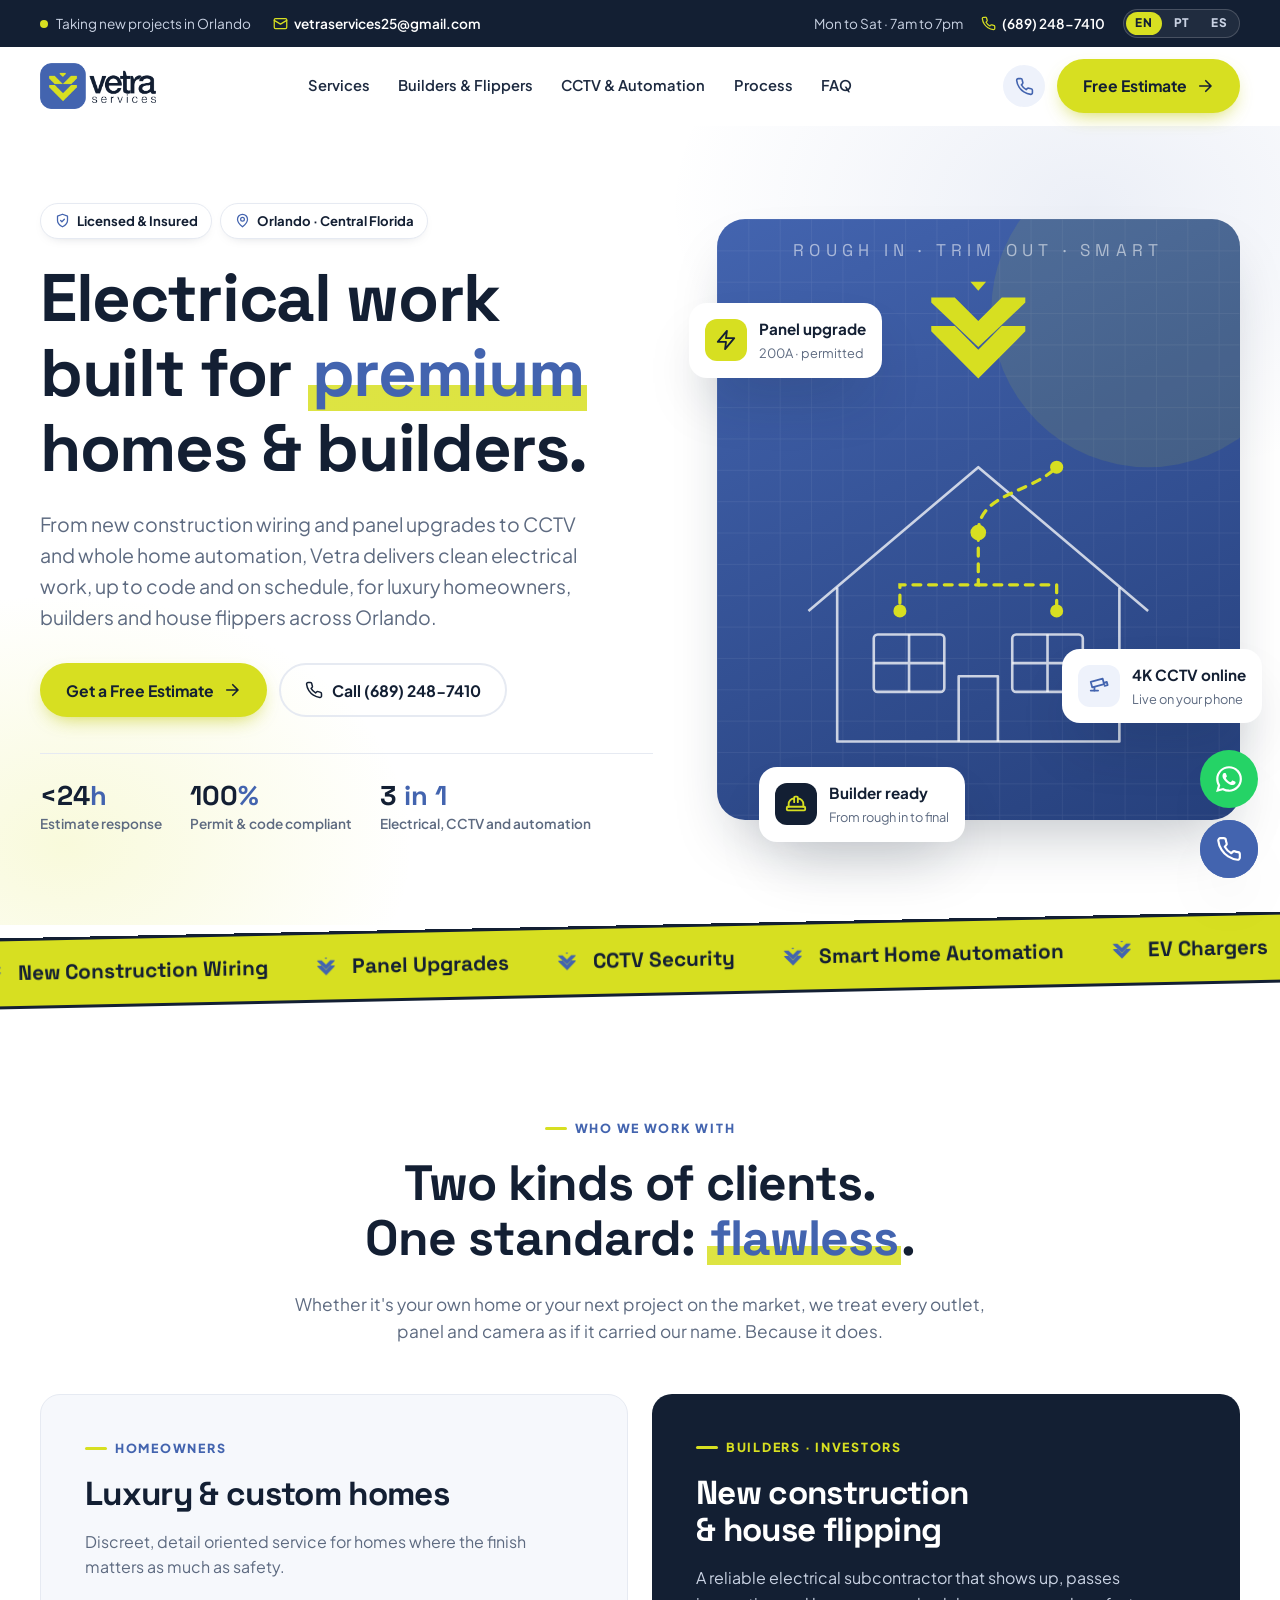
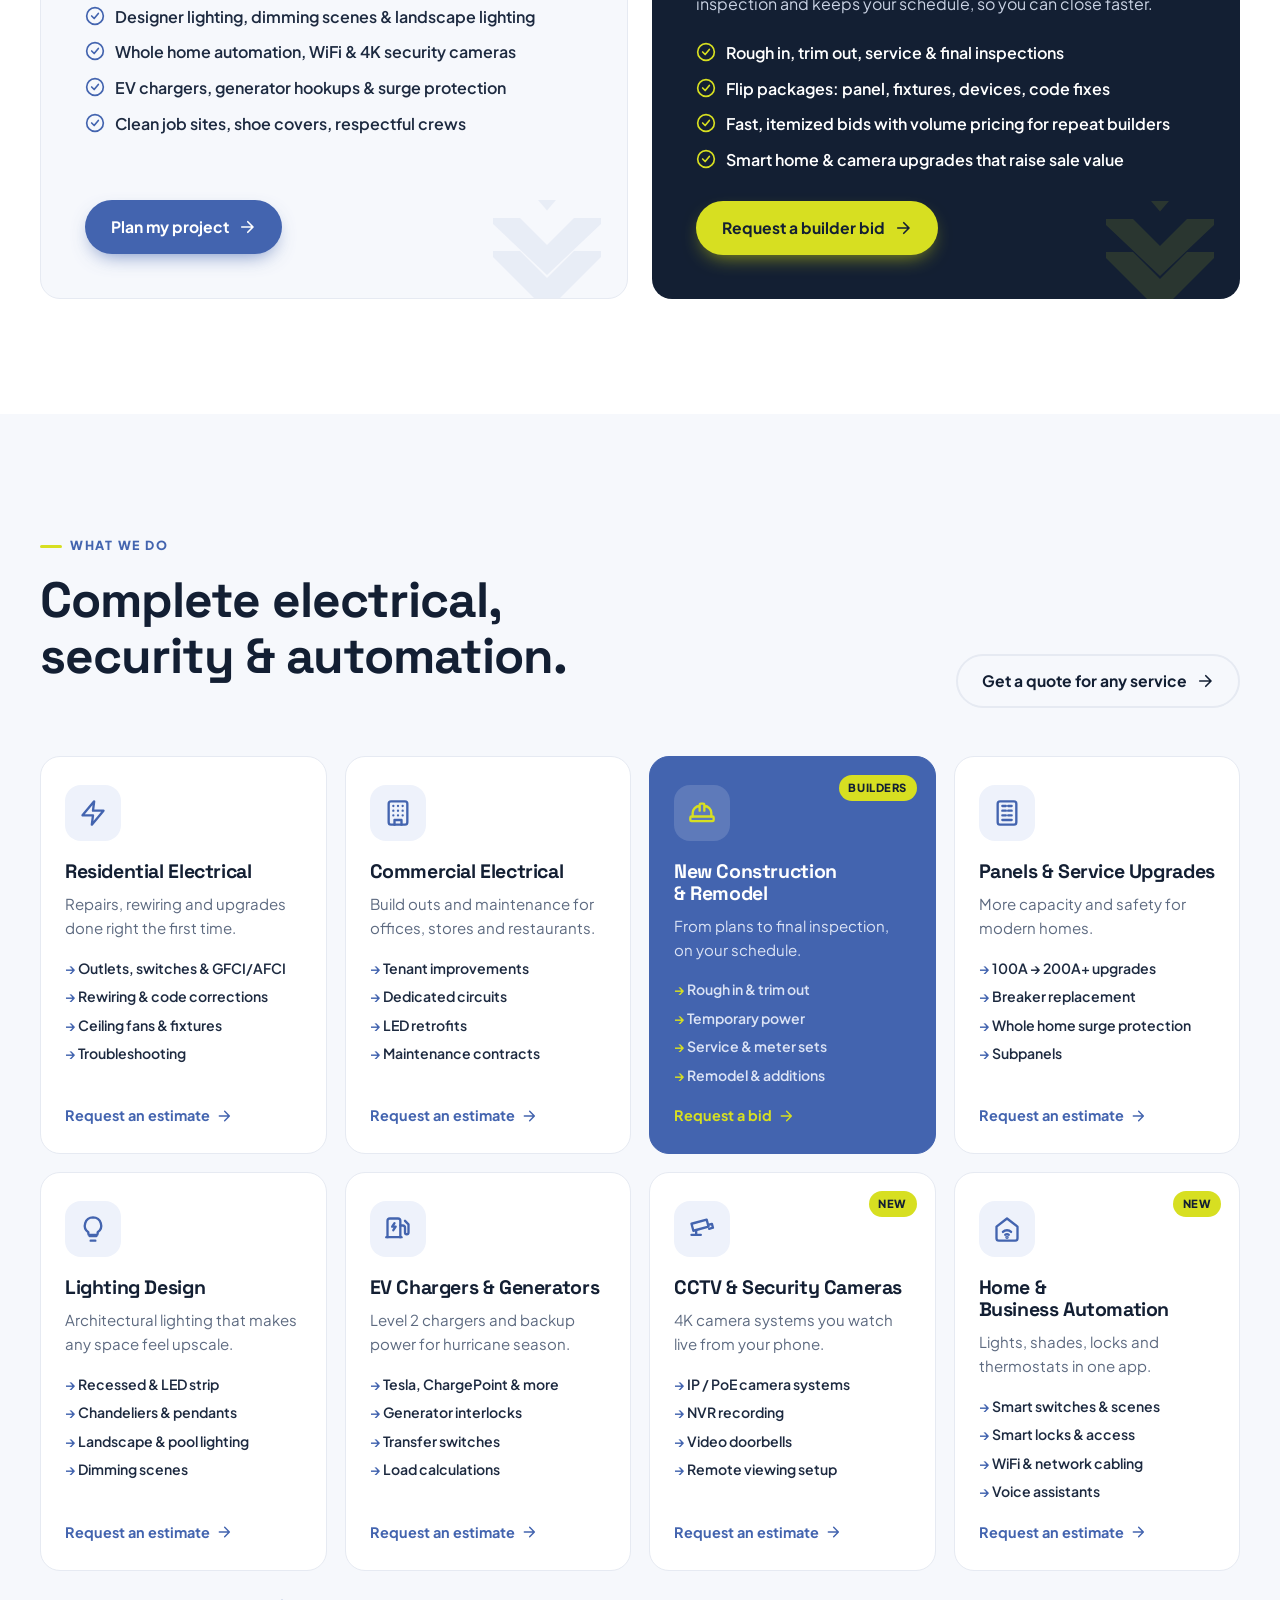
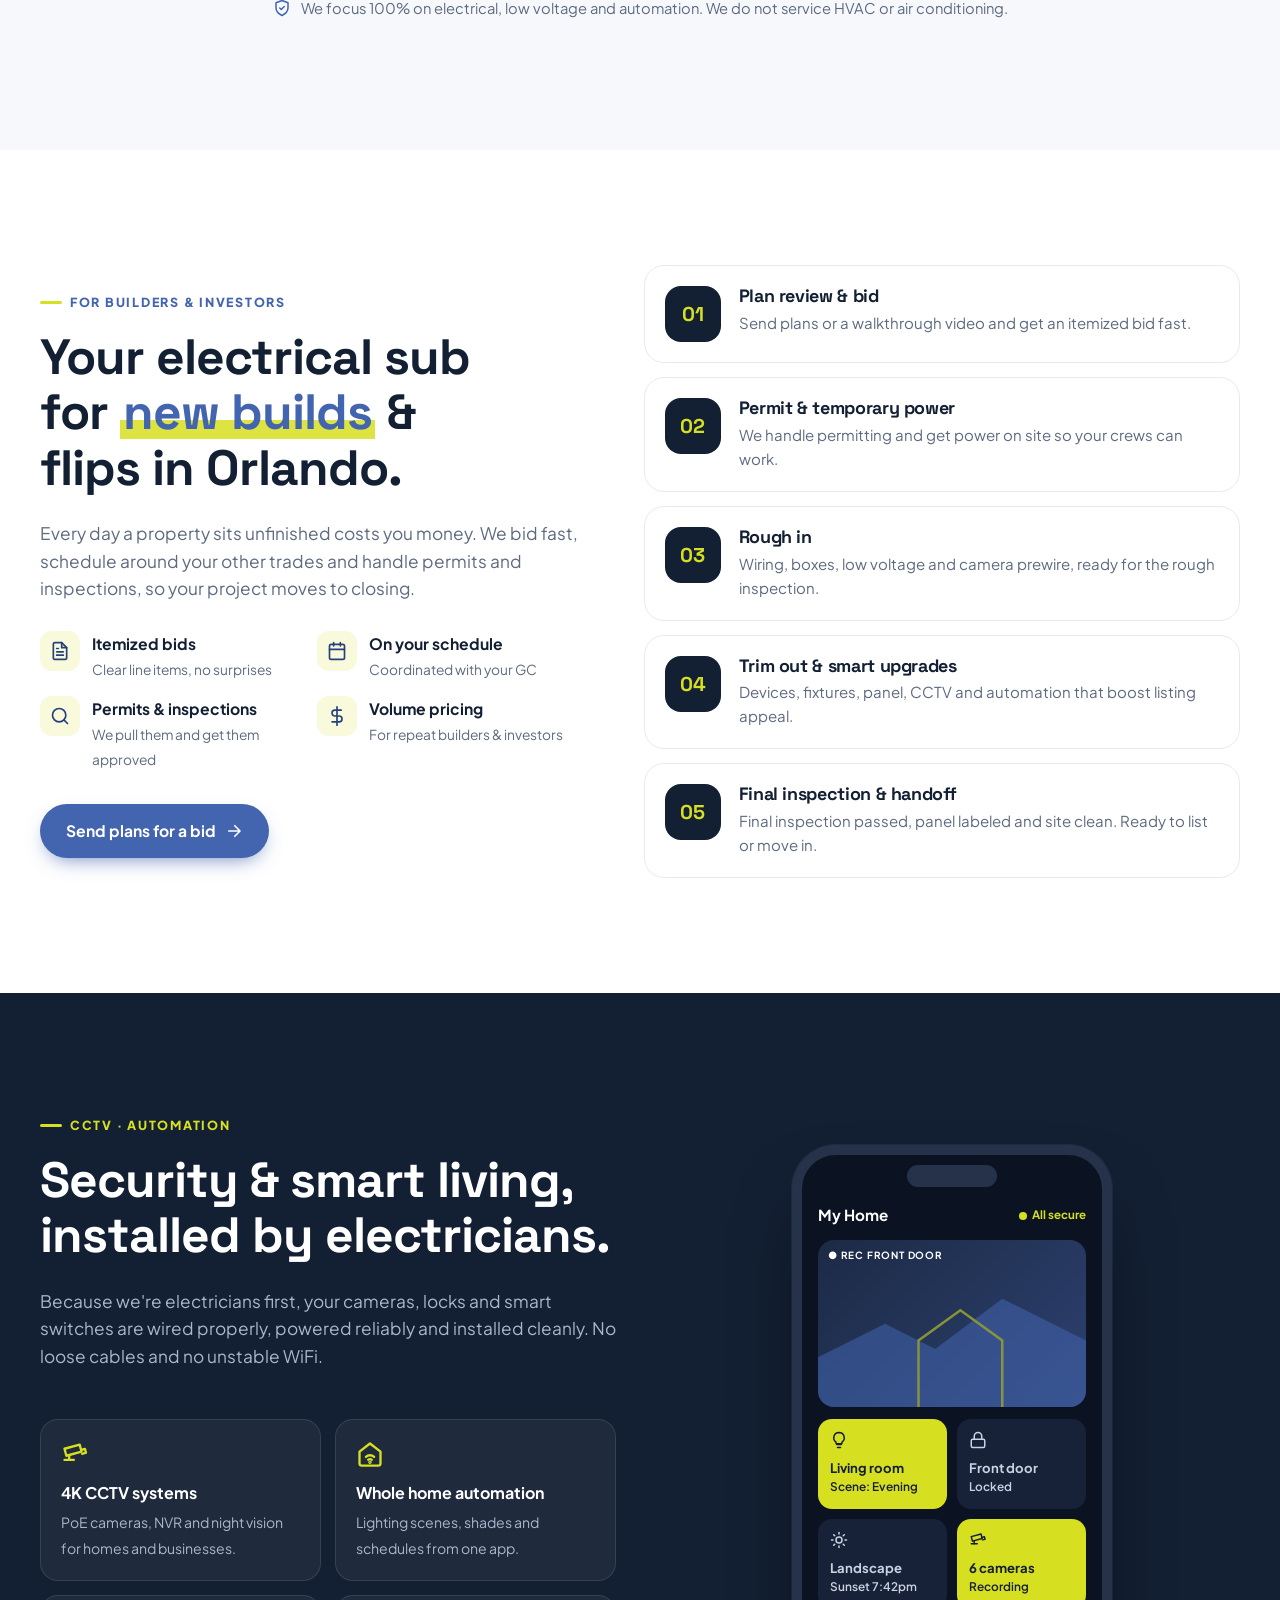
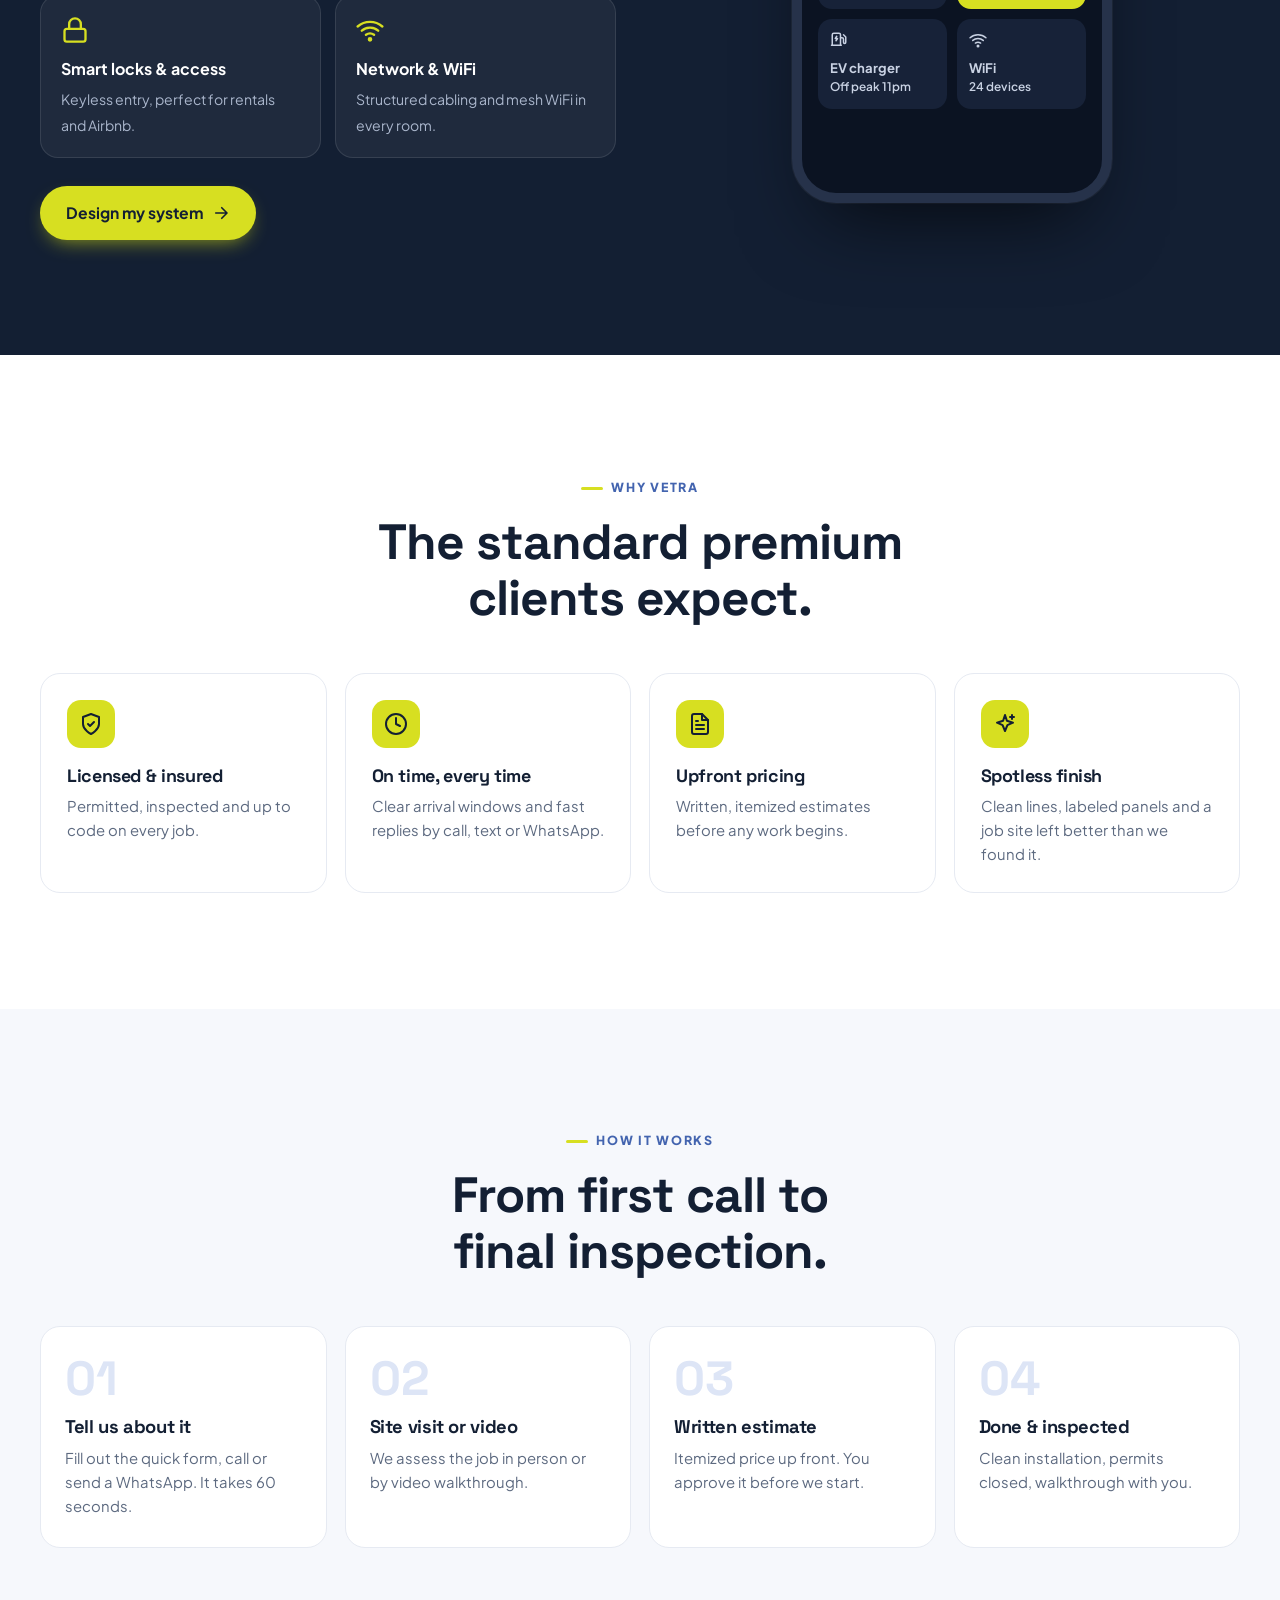
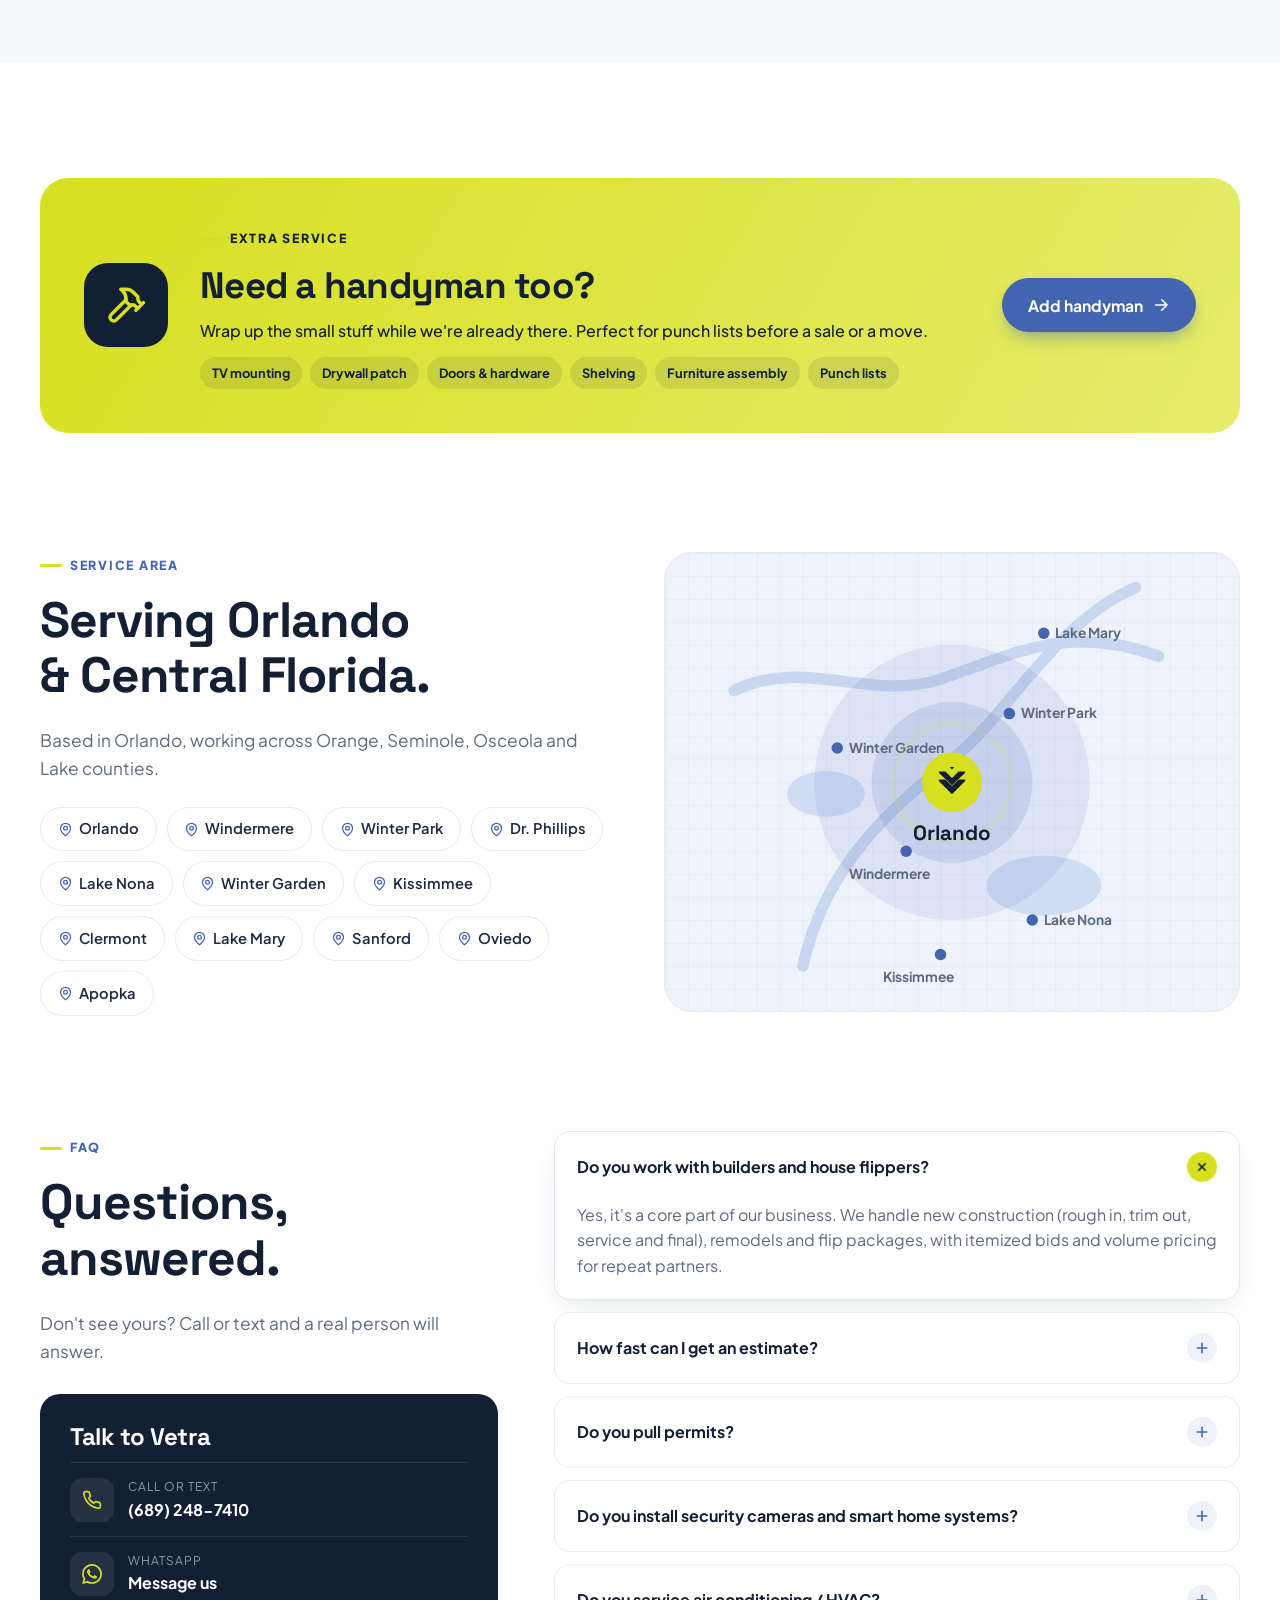
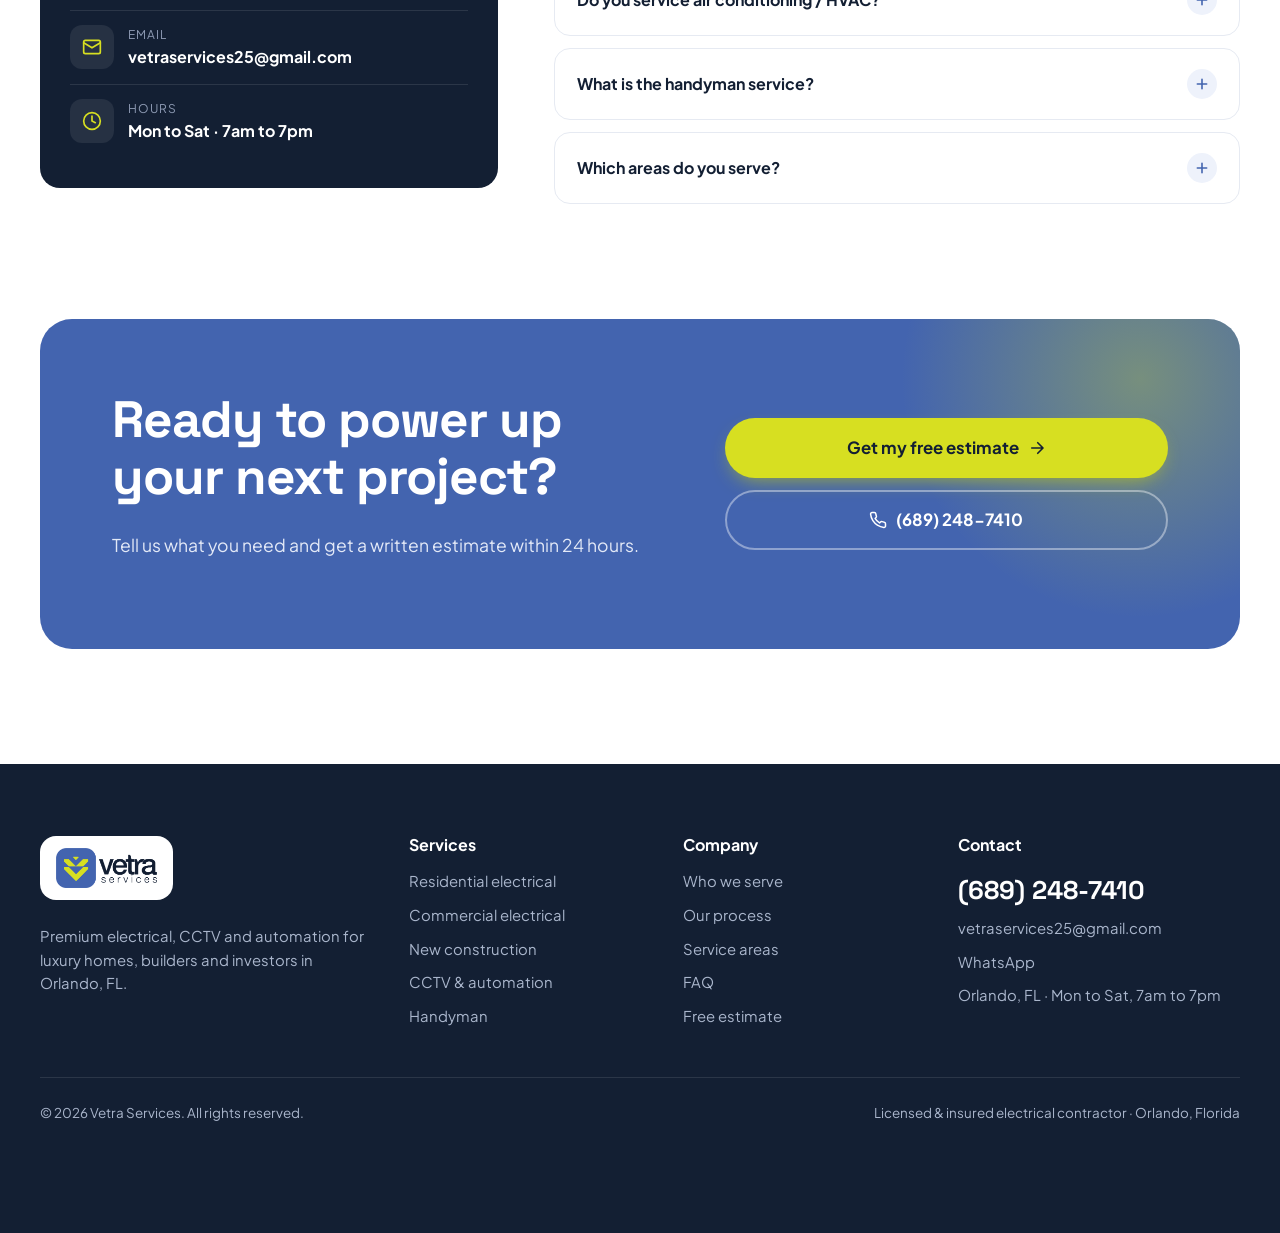
==== commit b61b9f76: "Add Meta Pixel (Vetra Site Pixel) for lead campaigns Co-Authored-By: Claude Sonnet 5.5 <noreply@anth" ====
--- a/index.html
+++ b/index.html
@@ -41,6 +41,13 @@
     ]
   }
   </script>
+<!-- Meta Pixel -->
+<script>
+!function(f,b,e,v,n,t,s){if(f.fbq)return;n=f.fbq=function(){n.callMethod?n.callMethod.apply(n,arguments):n.queue.push(arguments)};if(!f._fbq)f._fbq=n;n.push=n;n.loaded=!0;n.version='2.0';n.queue=[];t=b.createElement(e);t.async=!0;t.src=v;s=b.getElementsByTagName(e)[0];s.parentNode.insertBefore(t,s)}(window,document,'script','https://connect.facebook.net/en_US/fbevents.js');
+fbq('init','1680957116949878');fbq('track','PageView');
+</script>
+<noscript><img height="1" width="1" style="display:none" src="https://www.facebook.com/tr?id=1680957116949878&ev=PageView&noscript=1"/></noscript>
+<!-- End Meta Pixel -->
 </head>
 <body>
 <svg xmlns="http://www.w3.org/2000/svg" style="display:none" aria-hidden="true">
